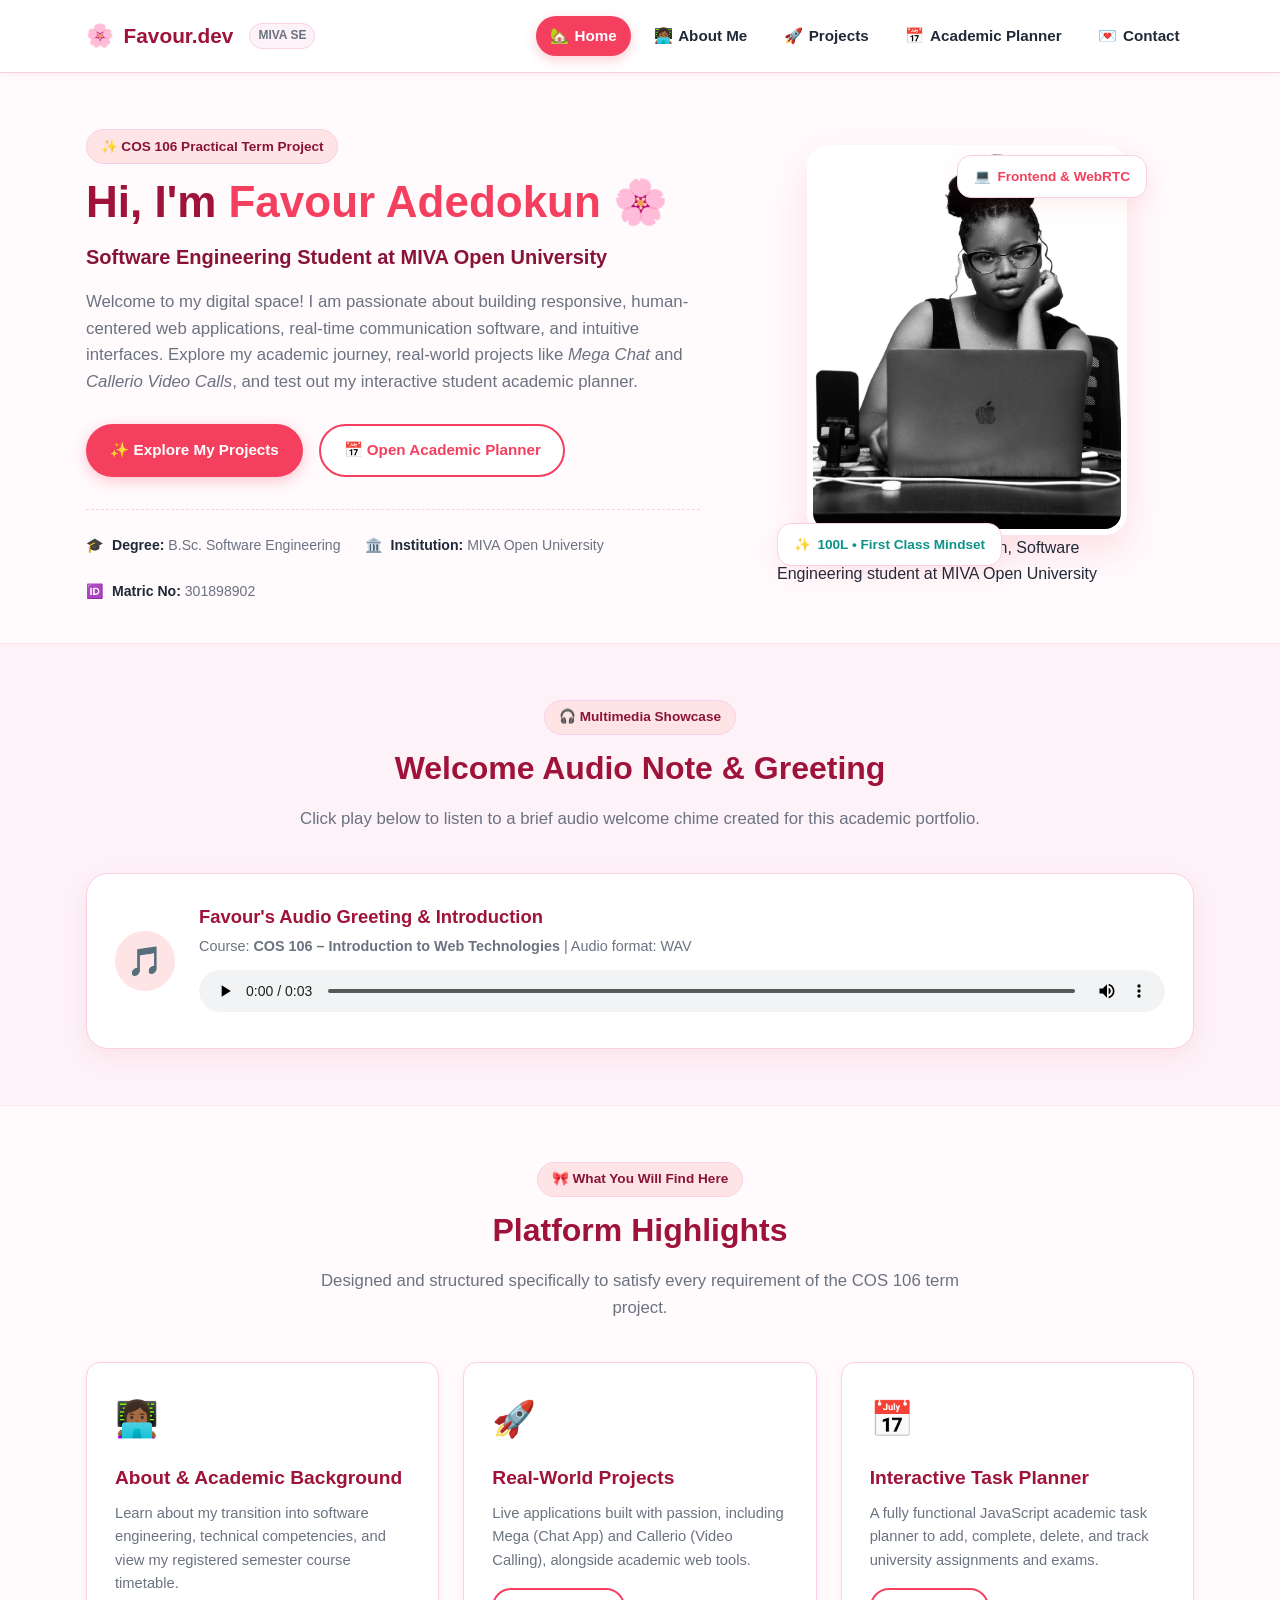
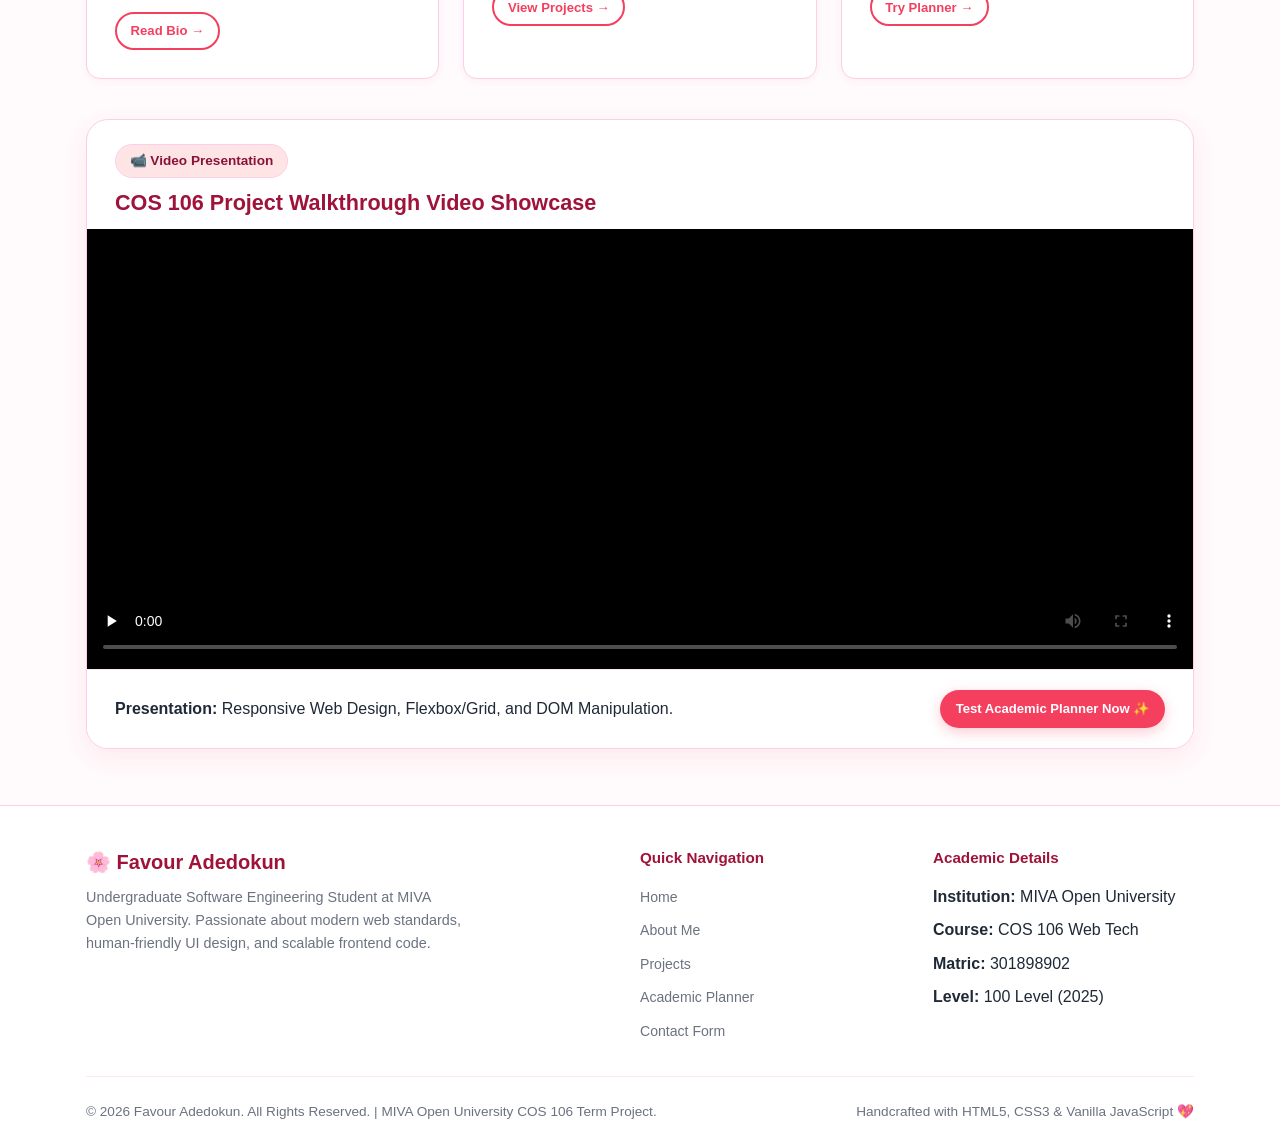
==== html/index.html @ 071c7e2f "Organize HTML pages into html folder and remove all comments across codebase" ====
<!DOCTYPE html>
<html lang="en">
<head>
  <meta charset="UTF-8" />
  <meta name="viewport" content="width=device-width, initial-scale=1.0" />
  <meta name="description" content="Academic Portfolio and Student Management Platform for Favour Adedokun - Software Engineering at MIVA Open University" />
  <title>Favour Adedokun | Software Engineering Portfolio &amp; Academic Planner</title>
  
  
  <link rel="icon" type="image/svg+xml" href="../assets/images/favicon.svg" />
  
  
  <link rel="stylesheet" href="../css/style.css" />
</head>
<body>

  
  <header class="site-header">
    <div class="container">
      <nav class="navbar" aria-label="Main Navigation">
        <a href="index.html" class="nav-brand">
          <span class="nav-brand-icon">🌸</span>
          <span>Favour.dev</span>
          <span class="nav-brand-sub">MIVA SE</span>
        </a>

        
        <button class="nav-toggle" id="navToggle" aria-label="Toggle navigation menu" aria-expanded="false">
          <span></span>
          <span></span>
          <span></span>
        </button>

        
        <ul class="nav-menu" id="navMenu">
          <li><a href="index.html" class="nav-link active"><span>🏡</span> Home</a></li>
          <li><a href="about.html" class="nav-link"><span>👩🏾‍💻</span> About Me</a></li>
          <li><a href="projects.html" class="nav-link"><span>🚀</span> Projects</a></li>
          <li><a href="planner.html" class="nav-link"><span>📅</span> Academic Planner</a></li>
          <li><a href="contact.html" class="nav-link"><span>💌</span> Contact</a></li>
        </ul>
      </nav>
    </div>
  </header>

  
  <main>
    
    <section class="hero-section">
      <div class="container">
        <div class="hero-grid">
          
          
          <article class="hero-intro">
            <span class="badge">✨ COS 106 Practical Term Project</span>
            <h1>
              Hi, I'm <span class="highlight">Favour Adedokun</span> 🌸
            </h1>
            <p class="hero-tagline">
              Software Engineering Student at MIVA Open University
            </p>
            <p class="hero-bio">
              Welcome to my digital space! I am passionate about building responsive, human-centered web applications, 
              real-time communication software, and intuitive interfaces. Explore my academic journey, real-world projects 
              like <em>Mega Chat</em> and <em>Callerio Video Calls</em>, and test out my interactive student academic planner.
            </p>

            
            <div class="hero-cta">
              <a href="projects.html" class="btn btn-primary">✨ Explore My Projects</a>
              <a href="planner.html" class="btn btn-outline">📅 Open Academic Planner</a>
            </div>

            
            <aside class="student-meta-strip">
              <div class="meta-pill">
                <span>🎓</span>
                <div>
                  <strong>Degree:</strong> B.Sc. Software Engineering
                </div>
              </div>
              <div class="meta-pill">
                <span>🏛️</span>
                <div>
                  <strong>Institution:</strong> MIVA Open University
                </div>
              </div>
              <div class="meta-pill">
                <span>🆔</span>
                <div>
                  <strong>Matric No:</strong> 301898902
                </div>
              </div>
            </aside>
          </article>

          
          <aside class="hero-visual">
            <div class="profile-card-wrapper">
              <figure>
                <img 
                  src="../assets/images/favour-adedokun.jpg" 
                  alt="Photograph of Favour Adedokun, Software Engineering student at MIVA Open University" 
                  class="profile-avatar-img"
                  width="320"
                  height="390"
                />
                <figcaption class="sr-only">Photograph of Favour Adedokun, Software Engineering student at MIVA Open University</figcaption>
              </figure>

              
              <div class="floating-badge badge-top">
                <span>💻</span> Frontend &amp; WebRTC
              </div>
              <div class="floating-badge badge-bottom">
                <span>✨</span> 100L • First Class Mindset
              </div>
            </div>
          </aside>

        </div>
      </div>
    </section>

    
    <section class="section-padding" style="background-color: var(--bg-alt); border-top: 1px solid var(--border-light); border-bottom: 1px solid var(--border-light);">
      <div class="container">
        <header class="section-header">
          <span class="badge">🎧 Multimedia Showcase</span>
          <h2>Welcome Audio Note &amp; Greeting</h2>
          <p>Click play below to listen to a brief audio welcome chime created for this academic portfolio.</p>
        </header>

        <div class="multimedia-card">
          <div class="audio-icon-box" aria-hidden="true">
            🎵
          </div>
          <div class="audio-content">
            <h3>Favour's Audio Greeting &amp; Introduction</h3>
            <p>Course: <strong>COS 106 – Introduction to Web Technologies</strong> | Audio format: WAV</p>
            
            <audio id="welcomeAudio" class="custom-audio-player" controls preload="metadata">
              <source src="../assets/media/welcome-audio.wav" type="audio/wav" />
              Your browser does not support the audio element.
            </audio>
          </div>
        </div>
      </div>
    </section>

    
    <section class="section-padding">
      <div class="container">
        <header class="section-header">
          <span class="badge">🎀 What You Will Find Here</span>
          <h2>Platform Highlights</h2>
          <p>Designed and structured specifically to satisfy every requirement of the COS 106 term project.</p>
        </header>

        <div class="features-grid">
          <article class="feature-box">
            <div class="feature-icon" aria-hidden="true">👩🏾‍💻</div>
            <h3>About &amp; Academic Background</h3>
            <p>Learn about my transition into software engineering, technical competencies, and view my registered semester course timetable.</p>
            <p style="margin-top: 1rem;"><a href="about.html" class="btn btn-outline btn-sm">Read Bio →</a></p>
          </article>

          <article class="feature-box">
            <div class="feature-icon" aria-hidden="true">🚀</div>
            <h3>Real-World Projects</h3>
            <p>Live applications built with passion, including Mega (Chat App) and Callerio (Video Calling), alongside academic web tools.</p>
            <p style="margin-top: 1rem;"><a href="projects.html" class="btn btn-outline btn-sm">View Projects →</a></p>
          </article>

          <article class="feature-box">
            <div class="feature-icon" aria-hidden="true">📅</div>
            <h3>Interactive Task Planner</h3>
            <p>A fully functional JavaScript academic task planner to add, complete, delete, and track university assignments and exams.</p>
            <p style="margin-top: 1rem;"><a href="planner.html" class="btn btn-outline btn-sm">Try Planner →</a></p>
          </article>
        </div>

        
        <article class="video-showcase-card">
          <header style="padding: 1.5rem 1.75rem 0.5rem;">
            <span class="badge">📹 Video Presentation</span>
            <h3 style="font-size: 1.35rem; color: var(--text-brand); margin-top: 0.5rem;">
              COS 106 Project Walkthrough Video Showcase
            </h3>
          </header>
          <div class="video-container">
            
            <video 
              class="portfolio-video" 
              controls 
              poster="assets/images/video-poster.svg"
              preload="none"
            >
              <source src="../assets/media/demo-video.mp4" type="video/mp4" />
              <p>Your browser does not support the video tag. Please view the project walkthrough directly.</p>
            </video>
          </div>
          <footer class="video-caption-box">
            <div>
              <strong>Presentation:</strong> Responsive Web Design, Flexbox/Grid, and DOM Manipulation.
            </div>
            <a href="planner.html" class="btn btn-primary btn-sm">Test Academic Planner Now ✨</a>
          </footer>
        </article>

      </div>
    </section>
  </main>

  
  <footer class="site-footer">
    <div class="container">
      <div class="footer-grid">
        
        <div class="footer-brand">
          <h4>🌸 Favour Adedokun</h4>
          <p>
            Undergraduate Software Engineering Student at MIVA Open University. 
            Passionate about modern web standards, human-friendly UI design, and scalable frontend code.
          </p>
        </div>

        <div class="footer-col">
          <h5>Quick Navigation</h5>
          <ul class="footer-links">
            <li><a href="index.html">Home</a></li>
            <li><a href="about.html">About Me</a></li>
            <li><a href="projects.html">Projects</a></li>
            <li><a href="planner.html">Academic Planner</a></li>
            <li><a href="contact.html">Contact Form</a></li>
          </ul>
        </div>

        <div class="footer-col">
          <h5>Academic Details</h5>
          <ul class="footer-links">
            <li><strong>Institution:</strong> MIVA Open University</li>
            <li><strong>Course:</strong> COS 106 Web Tech</li>
            <li><strong>Matric:</strong> 301898902</li>
            <li><strong>Level:</strong> 100 Level (2025)</li>
          </ul>
        </div>

      </div>

      <div class="footer-bottom">
        <p>
          &copy; <span id="currentYear">2025</span> Favour Adedokun. All Rights Reserved. | MIVA Open University COS 106 Term Project.
        </p>
        <p>
          Handcrafted with HTML5, CSS3 &amp; Vanilla JavaScript 💖
        </p>
      </div>
    </div>
  </footer>

  
  <script src="../js/main.js"></script>
</body>
</html>
---- css/style.css ----
:root {

  --primary: #f43f5e;            
  --primary-hover: #e11d48;      
  --primary-light: #ffe4e6;      
  --primary-subtle: #fff1f2;     

  --accent-purple: #c084fc;      
  --accent-plum: #881337;        
  --accent-gold: #f59e0b;        
  --accent-teal: #0d9488;        

  --bg-main: #fffafc;            
  --bg-surface: #ffffff;         
  --bg-alt: #fdf2f8;             
  --border-color: #fbcfe8;       
  --border-light: #fce7f3;       

  --text-main: #1f2937;          
  --text-muted: #6b7280;         
  --text-brand: #9f1239;         

  --success: #10b981;
  --success-bg: #ecfdf5;
  --danger: #ef4444;
  --danger-bg: #fef2f2;
  --warning: #f59e0b;
  --warning-bg: #fffbeb;

  --font-main: -apple-system, BlinkMacSystemFont, 'Segoe UI', Roboto, Helvetica, Arial, sans-serif;
  --font-mono: 'SFMono-Regular', Consolas, 'Liberation Mono', Menlo, monospace;

  --radius-sm: 8px;
  --radius-md: 14px;
  --radius-lg: 22px;
  --radius-full: 9999px;

  --shadow-sm: 0 2px 6px rgba(244, 63, 94, 0.06);
  --shadow-md: 0 8px 24px rgba(244, 63, 94, 0.09);
  --shadow-lg: 0 16px 36px rgba(244, 63, 94, 0.14);

  --transition: all 0.25s ease-in-out;
}

* {
  margin: 0;
  padding: 0;
  box-sizing: border-box;
}

html {
  scroll-behavior: smooth;
  font-size: 16px;
}

body {
  font-family: var(--font-main);
  background-color: var(--bg-main);
  color: var(--text-main);
  line-height: 1.6;
  min-height: 100vh;
  display: flex;
  flex-direction: column;
}

img, video {
  max-width: 100%;
  height: auto;
  display: block;
}

a {
  color: var(--primary);
  text-decoration: none;
  transition: var(--transition);
}

a:hover {
  color: var(--primary-hover);
}

.container {
  width: 90%;
  max-width: 1140px;
  margin: 0 auto;
  padding: 0 1rem;
}

.section-padding {
  padding: 3.5rem 0;
}

.text-center {
  text-align: center;
}

.badge {
  display: inline-flex;
  align-items: center;
  gap: 0.4rem;
  padding: 0.35rem 0.85rem;
  font-size: 0.85rem;
  font-weight: 600;
  border-radius: var(--radius-full);
  background: var(--primary-light);
  color: var(--accent-plum);
  border: 1px solid var(--border-color);
}

.section-header {
  text-align: center;
  max-width: 680px;
  margin: 0 auto 2.5rem;
}

.section-header h2 {
  font-size: 2rem;
  color: var(--text-brand);
  margin-top: 0.5rem;
  margin-bottom: 0.75rem;
  font-weight: 800;
}

.section-header p {
  color: var(--text-muted);
  font-size: 1.05rem;
}

.site-header {
  background-color: rgba(255, 255, 255, 0.92);
  backdrop-filter: blur(12px);
  -webkit-backdrop-filter: blur(12px);
  border-bottom: 1px solid var(--border-color);
  position: sticky;
  top: 0;
  z-index: 1000;
  box-shadow: var(--shadow-sm);
}

.navbar {
  display: flex;
  align-items: center;
  justify-content: space-between;
  height: 72px;
}

.nav-brand {
  display: flex;
  align-items: center;
  gap: 0.6rem;
  font-size: 1.3rem;
  font-weight: 800;
  color: var(--text-brand);
}

.nav-brand-icon {
  font-size: 1.4rem;
  animation: floatFlower 3s ease-in-out infinite;
}

.nav-brand-sub {
  font-size: 0.75rem;
  font-weight: 600;
  color: var(--text-muted);
  background: var(--bg-alt);
  padding: 0.15rem 0.5rem;
  border-radius: var(--radius-full);
  margin-left: 0.4rem;
  border: 1px solid var(--border-color);
}

.nav-menu {
  display: flex;
  align-items: center;
  list-style: none;
  gap: 0.5rem;
}

.nav-link {
  font-size: 0.95rem;
  font-weight: 600;
  color: var(--text-main);
  padding: 0.5rem 0.9rem;
  border-radius: var(--radius-full);
  transition: var(--transition);
  display: flex;
  align-items: center;
  gap: 0.35rem;
}

.nav-link:hover {
  color: var(--primary-hover);
  background-color: var(--primary-subtle);
}

.nav-link.active {
  color: #ffffff;
  background-color: var(--primary);
  box-shadow: 0 4px 12px rgba(244, 63, 94, 0.25);
}

.nav-toggle {
  display: none;
  background: transparent;
  border: none;
  cursor: pointer;
  padding: 0.5rem;
  flex-direction: column;
  gap: 5px;
}

.nav-toggle span {
  display: block;
  width: 24px;
  height: 2.5px;
  background-color: var(--text-brand);
  border-radius: 4px;
  transition: var(--transition);
}

.btn {
  display: inline-flex;
  align-items: center;
  justify-content: center;
  gap: 0.5rem;
  font-size: 0.95rem;
  font-weight: 700;
  padding: 0.75rem 1.4rem;
  border-radius: var(--radius-full);
  border: 2px solid transparent;
  cursor: pointer;
  transition: var(--transition);
  text-decoration: none;
}

.btn-primary {
  background-color: var(--primary);
  color: #ffffff;
  box-shadow: 0 4px 14px rgba(244, 63, 94, 0.28);
}

.btn-primary:hover {
  background-color: var(--primary-hover);
  color: #ffffff;
  transform: translateY(-2px);
  box-shadow: 0 6px 18px rgba(244, 63, 94, 0.35);
}

.btn-outline {
  background-color: #ffffff;
  color: var(--primary);
  border-color: var(--primary);
}

.btn-outline:hover {
  background-color: var(--primary-subtle);
  color: var(--primary-hover);
  transform: translateY(-2px);
}

.btn-sm {
  padding: 0.4rem 0.85rem;
  font-size: 0.82rem;
}

.btn-danger {
  background-color: var(--danger-bg);
  color: var(--danger);
  border-color: #fecaca;
}

.btn-danger:hover {
  background-color: var(--danger);
  color: #ffffff;
}

.hero-section {
  padding: 3.5rem 0 2.5rem;
  position: relative;
  overflow: hidden;
}

.hero-grid {
  display: grid;
  grid-template-columns: 1.15fr 0.85fr;
  align-items: center;
  gap: 2.5rem;
}

.hero-intro h1 {
  font-size: 2.75rem;
  font-weight: 800;
  color: var(--text-brand);
  line-height: 1.2;
  margin: 0.75rem 0;
}

.hero-intro h1 .highlight {
  color: var(--primary);
  position: relative;
  display: inline-block;
}

.hero-tagline {
  font-size: 1.25rem;
  color: var(--accent-plum);
  font-weight: 600;
  margin-bottom: 1rem;
}

.hero-bio {
  font-size: 1.05rem;
  color: var(--text-muted);
  margin-bottom: 1.75rem;
}

.hero-cta {
  display: flex;
  flex-wrap: wrap;
  gap: 1rem;
  margin-bottom: 2rem;
}

.student-meta-strip {
  display: flex;
  flex-wrap: wrap;
  gap: 1.5rem;
  padding-top: 1.5rem;
  border-top: 1px dashed var(--border-color);
}

.meta-pill {
  display: flex;
  align-items: center;
  gap: 0.5rem;
  font-size: 0.88rem;
  color: var(--text-muted);
}

.meta-pill strong {
  color: var(--text-main);
}

.hero-visual {
  display: flex;
  flex-direction: column;
  align-items: center;
  position: relative;
}

.profile-card-wrapper {
  position: relative;
  width: 100%;
  max-width: 380px;
}

.profile-avatar-img {
  width: 100%;
  max-width: 320px;
  height: 390px;
  object-fit: cover;
  object-position: top center;
  margin: 0 auto;
  border-radius: var(--radius-lg);
  box-shadow: var(--shadow-lg);
  border: 6px solid #ffffff;
  transition: var(--transition);
}

.profile-avatar-img:hover {
  transform: scale(1.02);
}

.floating-badge {
  position: absolute;
  background: #ffffff;
  padding: 0.6rem 1rem;
  border-radius: var(--radius-md);
  box-shadow: var(--shadow-md);
  border: 1px solid var(--border-color);
  font-size: 0.85rem;
  font-weight: 700;
  display: flex;
  align-items: center;
  gap: 0.4rem;
}

.badge-top {
  top: 10px;
  right: 10px;
  color: var(--primary);
}

.badge-bottom {
  bottom: 20px;
  left: 0;
  color: var(--accent-teal);
}

.multimedia-card {
  background: #ffffff;
  border: 1px solid var(--border-color);
  border-radius: var(--radius-lg);
  padding: 1.75rem;
  box-shadow: var(--shadow-md);
  margin-top: 2rem;
  display: flex;
  align-items: center;
  gap: 1.5rem;
}

.audio-icon-box {
  width: 60px;
  height: 60px;
  background: var(--primary-light);
  border-radius: 50%;
  display: flex;
  align-items: center;
  justify-content: center;
  font-size: 1.8rem;
  flex-shrink: 0;
}

.audio-content {
  flex: 1;
}

.audio-content h3 {
  font-size: 1.15rem;
  color: var(--text-brand);
  margin-bottom: 0.25rem;
}

.audio-content p {
  font-size: 0.9rem;
  color: var(--text-muted);
  margin-bottom: 0.75rem;
}

.custom-audio-player {
  width: 100%;
  height: 42px;
  outline: none;
  border-radius: var(--radius-full);
}

.video-showcase-card {
  background: #ffffff;
  border: 1px solid var(--border-color);
  border-radius: var(--radius-lg);
  overflow: hidden;
  box-shadow: var(--shadow-md);
  margin-top: 2.5rem;
}

.video-container {
  width: 100%;
  background: #000000;
  position: relative;
}

.portfolio-video {
  width: 100%;
  max-height: 440px;
  display: block;
}

.video-caption-box {
  padding: 1.25rem 1.75rem;
  background: #ffffff;
  display: flex;
  justify-content: space-between;
  align-items: center;
  border-top: 1px solid var(--border-light);
  flex-wrap: wrap;
  gap: 1rem;
}

.features-grid {
  display: grid;
  grid-template-columns: repeat(auto-fit, minmax(260px, 1fr));
  gap: 1.5rem;
  margin-top: 2rem;
}

.feature-box {
  background: #ffffff;
  border: 1px solid var(--border-color);
  border-radius: var(--radius-md);
  padding: 1.75rem;
  box-shadow: var(--shadow-sm);
  transition: var(--transition);
}

.feature-box:hover {
  transform: translateY(-4px);
  box-shadow: var(--shadow-md);
  border-color: var(--primary);
}

.feature-icon {
  font-size: 2.2rem;
  margin-bottom: 1rem;
}

.feature-box h3 {
  font-size: 1.2rem;
  color: var(--text-brand);
  margin-bottom: 0.5rem;
}

.feature-box p {
  font-size: 0.92rem;
  color: var(--text-muted);
}

.about-grid {
  display: grid;
  grid-template-columns: 2fr 1fr;
  gap: 2rem;
  margin-bottom: 2.5rem;
}

.about-card {
  background: #ffffff;
  border: 1px solid var(--border-color);
  border-radius: var(--radius-lg);
  padding: 2rem;
  box-shadow: var(--shadow-sm);
  margin-bottom: 1.5rem;
}

.about-card h3 {
  font-size: 1.35rem;
  color: var(--text-brand);
  margin-bottom: 1rem;
  display: flex;
  align-items: center;
  gap: 0.5rem;
}

.about-card p {
  color: var(--text-main);
  margin-bottom: 1rem;
}

.timeline {
  list-style: none;
  position: relative;
  padding-left: 1.5rem;
}

.timeline::before {
  content: '';
  position: absolute;
  top: 5px;
  bottom: 5px;
  left: 5px;
  width: 2px;
  background-color: var(--border-color);
}

.timeline-item {
  position: relative;
  margin-bottom: 1.5rem;
}

.timeline-item:last-child {
  margin-bottom: 0;
}

.timeline-item::before {
  content: '';
  position: absolute;
  left: -1.5rem;
  top: 6px;
  width: 12px;
  height: 12px;
  border-radius: 50%;
  background-color: var(--primary);
  border: 2px solid #ffffff;
  box-shadow: 0 0 0 2px var(--border-color);
}

.timeline-year {
  font-size: 0.82rem;
  font-weight: 700;
  color: var(--primary);
  margin-bottom: 0.2rem;
}

.timeline-title {
  font-size: 1.05rem;
  font-weight: 700;
  color: var(--text-brand);
}

.timeline-desc {
  font-size: 0.9rem;
  color: var(--text-muted);
}

.skills-container {
  display: flex;
  flex-wrap: wrap;
  gap: 0.6rem;
  margin-top: 1rem;
}

.skill-tag {
  background: var(--bg-alt);
  color: var(--accent-plum);
  border: 1px solid var(--border-color);
  padding: 0.4rem 0.85rem;
  border-radius: var(--radius-full);
  font-size: 0.85rem;
  font-weight: 600;
  display: inline-flex;
  align-items: center;
  gap: 0.35rem;
  transition: var(--transition);
}

.skill-tag:hover {
  background: var(--primary);
  color: #ffffff;
  transform: translateY(-2px);
}

.custom-list {
  padding-left: 1.25rem;
  margin: 0.75rem 0;
}

.custom-list li {
  margin-bottom: 0.5rem;
  color: var(--text-main);
}

.table-responsive {
  width: 100%;
  overflow-x: auto;
  border-radius: var(--radius-md);
  border: 1px solid var(--border-color);
  box-shadow: var(--shadow-sm);
  background: #ffffff;
  margin-top: 1rem;
}

.academic-table {
  width: 100%;
  border-collapse: collapse;
  text-align: left;
  font-size: 0.92rem;
}

.academic-table thead {
  background: var(--primary-light);
  color: var(--text-brand);
}

.academic-table th {
  padding: 0.9rem 1rem;
  font-weight: 700;
  border-bottom: 2px solid var(--border-color);
}

.academic-table td {
  padding: 0.85rem 1rem;
  border-bottom: 1px solid var(--border-light);
  color: var(--text-main);
}

.academic-table tbody tr:nth-child(even) {
  background-color: var(--bg-surface);
}

.academic-table tbody tr:nth-child(odd) {
  background-color: var(--bg-alt);
}

.academic-table tbody tr:hover {
  background-color: var(--primary-subtle);
}

.status-badge {
  padding: 0.2rem 0.6rem;
  border-radius: var(--radius-full);
  font-size: 0.78rem;
  font-weight: 700;
}

.status-badge.registered {
  background: var(--success-bg);
  color: var(--success);
}

.projects-grid {
  display: grid;
  grid-template-columns: repeat(auto-fit, minmax(320px, 1fr));
  gap: 2rem;
}

.project-card {
  background: #ffffff;
  border: 1px solid var(--border-color);
  border-radius: var(--radius-lg);
  overflow: hidden;
  box-shadow: var(--shadow-sm);
  display: flex;
  flex-direction: column;
  transition: var(--transition);
}

.project-card:hover {
  transform: translateY(-6px);
  box-shadow: var(--shadow-lg);
  border-color: var(--primary);
}

.project-img-wrapper {
  position: relative;
  overflow: hidden;
  background: #0f172a;
  aspect-ratio: 16 / 10;
}

.project-img-wrapper img {
  width: 100%;
  height: 100%;
  object-fit: cover;
  transition: transform 0.4s ease;
}

.project-card:hover .project-img-wrapper img {
  transform: scale(1.05);
}

.project-badge-pill {
  position: absolute;
  top: 12px;
  right: 12px;
  background: rgba(255, 255, 255, 0.94);
  color: var(--text-brand);
  font-weight: 700;
  font-size: 0.75rem;
  padding: 0.25rem 0.65rem;
  border-radius: var(--radius-full);
  box-shadow: var(--shadow-sm);
}

.project-body {
  padding: 1.75rem;
  display: flex;
  flex-direction: column;
  flex: 1;
}

.project-title {
  font-size: 1.35rem;
  color: var(--text-brand);
  margin-bottom: 0.5rem;
}

.project-desc {
  font-size: 0.92rem;
  color: var(--text-muted);
  margin-bottom: 1.25rem;
  flex: 1;
}

.project-tags {
  display: flex;
  flex-wrap: wrap;
  gap: 0.4rem;
  margin-bottom: 1.5rem;
}

.project-tag {
  background: var(--bg-alt);
  color: var(--accent-plum);
  font-size: 0.78rem;
  font-weight: 600;
  padding: 0.2rem 0.6rem;
  border-radius: var(--radius-full);
  border: 1px solid var(--border-color);
}

.project-links {
  display: flex;
  gap: 0.75rem;
  margin-top: auto;
}

.planner-layout {
  display: grid;
  grid-template-columns: 1fr 1.6fr;
  gap: 2rem;
  align-items: start;
}

.planner-form-card, .planner-list-card {
  background: #ffffff;
  border: 1px solid var(--border-color);
  border-radius: var(--radius-lg);
  padding: 2rem;
  box-shadow: var(--shadow-sm);
}

.planner-stats-strip {
  display: grid;
  grid-template-columns: repeat(3, 1fr);
  gap: 1rem;
  margin-bottom: 1.5rem;
}

.stat-box {
  background: var(--bg-alt);
  border: 1px solid var(--border-color);
  border-radius: var(--radius-md);
  padding: 1rem;
  text-align: center;
}

.stat-box .stat-num {
  font-size: 1.8rem;
  font-weight: 800;
  color: var(--primary);
  display: block;
  line-height: 1;
  margin-bottom: 0.25rem;
}

.stat-box .stat-label {
  font-size: 0.78rem;
  font-weight: 700;
  color: var(--text-muted);
  text-transform: uppercase;
  letter-spacing: 0.5px;
}

.form-group {
  margin-bottom: 1.25rem;
}

.form-label {
  display: block;
  font-size: 0.88rem;
  font-weight: 700;
  color: var(--text-main);
  margin-bottom: 0.4rem;
}

.form-control {
  width: 100%;
  padding: 0.75rem 1rem;
  border: 1.5px solid var(--border-color);
  border-radius: var(--radius-md);
  font-family: inherit;
  font-size: 0.95rem;
  background-color: var(--bg-main);
  color: var(--text-main);
  transition: var(--transition);
}

.form-control:focus {
  outline: none;
  border-color: var(--primary);
  background-color: #ffffff;
  box-shadow: 0 0 0 4px rgba(244, 63, 94, 0.12);
}

.form-row {
  display: grid;
  grid-template-columns: 1fr 1fr;
  gap: 1rem;
}

.filter-bar {
  display: flex;
  gap: 0.5rem;
  margin-bottom: 1.25rem;
  flex-wrap: wrap;
}

.filter-btn {
  background: var(--bg-alt);
  border: 1px solid var(--border-color);
  padding: 0.35rem 0.85rem;
  border-radius: var(--radius-full);
  font-size: 0.82rem;
  font-weight: 600;
  color: var(--text-main);
  cursor: pointer;
  transition: var(--transition);
}

.filter-btn.active, .filter-btn:hover {
  background: var(--primary);
  color: #ffffff;
  border-color: var(--primary);
}

.task-list {
  display: flex;
  flex-direction: column;
  gap: 0.75rem;
}

.task-item {
  background: #ffffff;
  border: 1px solid var(--border-color);
  border-radius: var(--radius-md);
  padding: 1rem 1.25rem;
  display: flex;
  align-items: center;
  justify-content: space-between;
  gap: 1rem;
  transition: var(--transition);
}

.task-item:hover {
  border-color: var(--primary);
  box-shadow: var(--shadow-sm);
}

.task-item.completed {
  background-color: #fafafa;
  opacity: 0.7;
  border-color: #e5e7eb;
}

.task-item.completed .task-text {
  text-decoration: line-through;
  color: var(--text-muted);
}

.task-left {
  display: flex;
  align-items: center;
  gap: 0.85rem;
  flex: 1;
}

.task-checkbox {
  width: 20px;
  height: 20px;
  accent-color: var(--primary);
  cursor: pointer;
}

.task-info {
  display: flex;
  flex-direction: column;
}

.task-text {
  font-weight: 600;
  font-size: 0.98rem;
  color: var(--text-main);
}

.task-meta {
  display: flex;
  align-items: center;
  gap: 0.6rem;
  font-size: 0.8rem;
  color: var(--text-muted);
  margin-top: 0.2rem;
}

.priority-pill {
  font-size: 0.72rem;
  font-weight: 700;
  padding: 0.15rem 0.5rem;
  border-radius: var(--radius-full);
  text-transform: uppercase;
}

.priority-high {
  background: #fee2e2;
  color: #dc2626;
}

.priority-medium {
  background: #fef3c7;
  color: #b45309;
}

.priority-low {
  background: #dbeafe;
  color: #1d4ed8;
}

.empty-state {
  text-align: center;
  padding: 2.5rem 1rem;
  color: var(--text-muted);
}

.empty-state-icon {
  font-size: 2.5rem;
  margin-bottom: 0.5rem;
}

.contact-layout {
  display: grid;
  grid-template-columns: 1fr 1.5fr;
  gap: 2.5rem;
  align-items: start;
}

.contact-info-card {
  background: #ffffff;
  border: 1px solid var(--border-color);
  border-radius: var(--radius-lg);
  padding: 2rem;
  box-shadow: var(--shadow-sm);
}

.contact-info-card h3 {
  font-size: 1.35rem;
  color: var(--text-brand);
  margin-bottom: 0.75rem;
}

.contact-methods {
  list-style: none;
  margin: 1.5rem 0;
  display: flex;
  flex-direction: column;
  gap: 1.25rem;
}

.contact-item {
  display: flex;
  align-items: flex-start;
  gap: 1rem;
}

.contact-icon {
  width: 44px;
  height: 44px;
  background: var(--primary-light);
  color: var(--primary);
  border-radius: 50%;
  display: flex;
  align-items: center;
  justify-content: center;
  font-size: 1.2rem;
  flex-shrink: 0;
}

.contact-text h4 {
  font-size: 0.95rem;
  color: var(--text-brand);
  margin-bottom: 0.2rem;
}

.contact-text p, .contact-text a {
  font-size: 0.88rem;
  color: var(--text-muted);
}

.contact-form-card {
  background: #ffffff;
  border: 1px solid var(--border-color);
  border-radius: var(--radius-lg);
  padding: 2.25rem;
  box-shadow: var(--shadow-sm);
}

.error-msg {
  display: block;
  font-size: 0.8rem;
  color: var(--danger);
  font-weight: 600;
  margin-top: 0.35rem;
  min-height: 18px;
}

.form-control.is-invalid {
  border-color: var(--danger);
  background-color: var(--danger-bg);
}

.form-control.is-valid {
  border-color: var(--success);
  background-color: var(--success-bg);
}

.alert-box {
  padding: 1rem 1.25rem;
  border-radius: var(--radius-md);
  margin-bottom: 1.5rem;
  display: none;
  font-size: 0.92rem;
  font-weight: 600;
}

.alert-success {
  background: var(--success-bg);
  color: #065f46;
  border: 1.5px solid #a7f3d0;
}

.alert-danger {
  background: var(--danger-bg);
  color: #991b1b;
  border: 1.5px solid #fecaca;
}

.site-footer {
  margin-top: auto;
  background: #ffffff;
  border-top: 1px solid var(--border-color);
  padding: 2.5rem 0 1.5rem;
}

.footer-grid {
  display: grid;
  grid-template-columns: 2fr 1fr 1fr;
  gap: 2rem;
  margin-bottom: 2rem;
}

.footer-brand h4 {
  font-size: 1.25rem;
  color: var(--text-brand);
  margin-bottom: 0.5rem;
  font-weight: 800;
}

.footer-brand p {
  font-size: 0.9rem;
  color: var(--text-muted);
  max-width: 380px;
}

.footer-col h5 {
  font-size: 0.95rem;
  color: var(--text-brand);
  margin-bottom: 0.85rem;
  font-weight: 700;
}

.footer-links {
  list-style: none;
  display: flex;
  flex-direction: column;
  gap: 0.5rem;
}

.footer-links a {
  font-size: 0.88rem;
  color: var(--text-muted);
}

.footer-links a:hover {
  color: var(--primary);
  padding-left: 4px;
}

.footer-bottom {
  border-top: 1px solid var(--border-light);
  padding-top: 1.5rem;
  display: flex;
  justify-content: space-between;
  align-items: center;
  font-size: 0.85rem;
  color: var(--text-muted);
  flex-wrap: wrap;
  gap: 0.75rem;
}

@keyframes floatFlower {
  0%, 100% {
    transform: translateY(0) rotate(0deg);
  }
  50% {
    transform: translateY(-4px) rotate(6deg);
  }
}

@keyframes pulseGlow {
  0%, 100% {
    box-shadow: 0 0 0 0 rgba(244, 63, 94, 0.4);
  }
  70% {
    box-shadow: 0 0 0 10px rgba(244, 63, 94, 0);
  }
}

@media (max-width: 900px) {
  .hero-grid {
    grid-template-columns: 1fr;
    text-align: center;
    gap: 2rem;
  }

  .hero-cta {
    justify-content: center;
  }

  .student-meta-strip {
    justify-content: center;
  }

  .about-grid, .planner-layout, .contact-layout {
    grid-template-columns: 1fr;
  }

  .footer-grid {
    grid-template-columns: 1fr;
    gap: 1.5rem;
  }
}

@media (max-width: 768px) {
  .nav-toggle {
    display: flex;
  }

  .nav-menu {
    position: absolute;
    top: 72px;
    left: 0;
    right: 0;
    background-color: #ffffff;
    border-bottom: 1px solid var(--border-color);
    box-shadow: var(--shadow-md);
    flex-direction: column;
    padding: 1.25rem 1rem;
    gap: 0.6rem;
    display: none;
  }

  .nav-menu.open {
    display: flex;
  }

  .nav-link {
    width: 100%;
    justify-content: center;
    padding: 0.75rem 1rem;
  }

  .hero-intro h1 {
    font-size: 2.15rem;
  }

  .multimedia-card {
    flex-direction: column;
    text-align: center;
  }

  .form-row {
    grid-template-columns: 1fr;
  }

  .planner-stats-strip {
    grid-template-columns: 1fr;
  }

  .footer-bottom {
    flex-direction: column;
    text-align: center;
  }
}
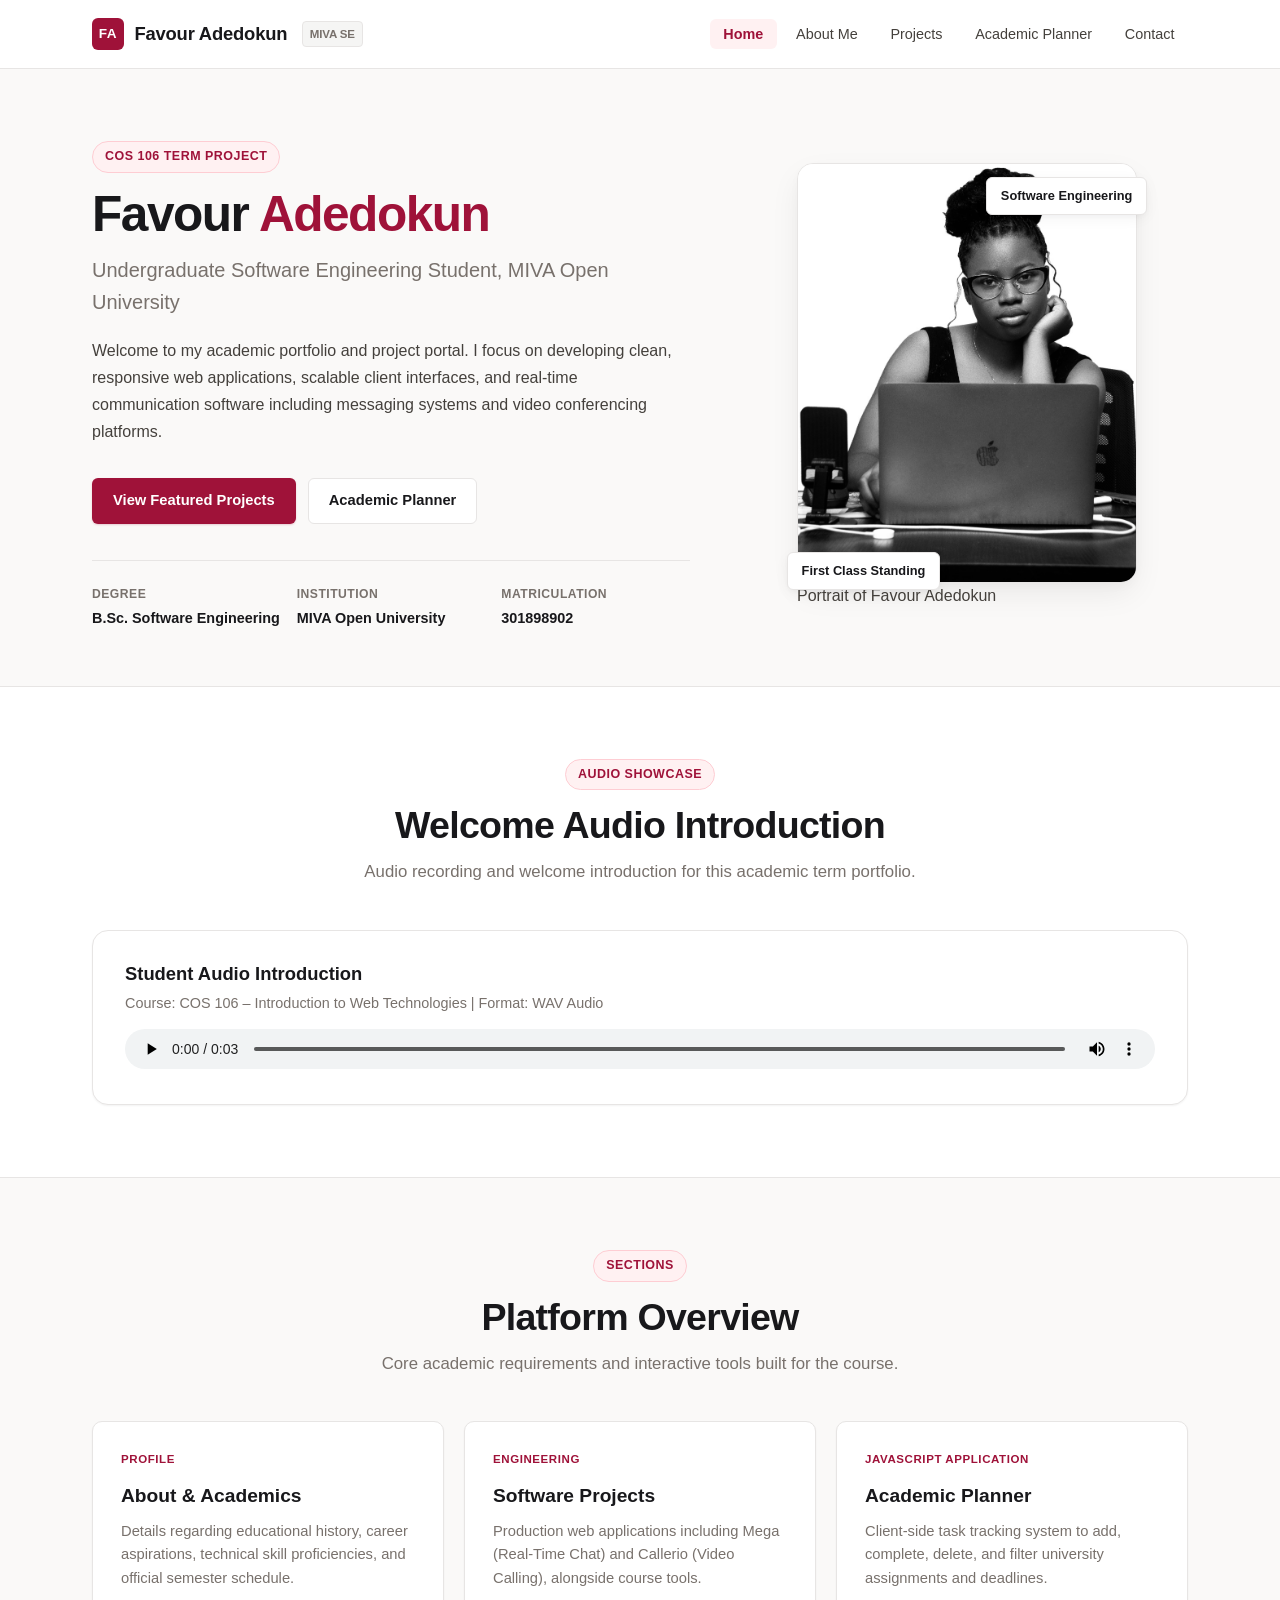
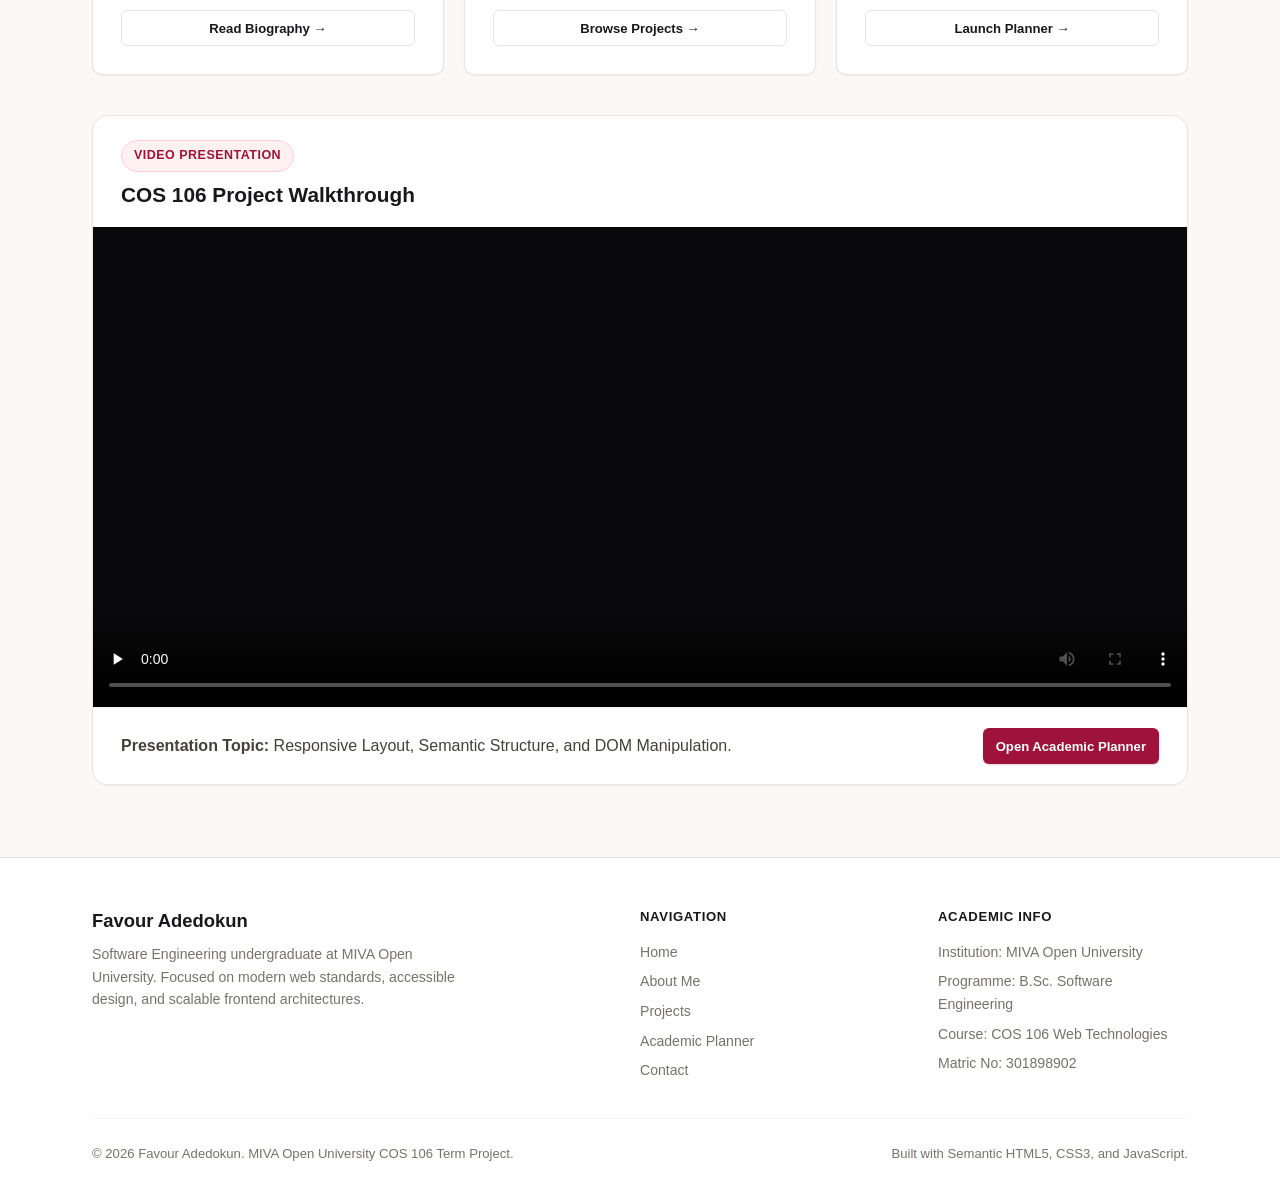
==== commit 3c24526c: "Refactor UI to mature executive design: remove emojis, enhance responsiveness across all viewports" ====
--- a/html/index.html
+++ b/html/index.html
@@ -4,97 +4,77 @@
   <meta charset="UTF-8" />
   <meta name="viewport" content="width=device-width, initial-scale=1.0" />
   <meta name="description" content="Academic Portfolio and Student Management Platform for Favour Adedokun - Software Engineering at MIVA Open University" />
-  <title>Favour Adedokun | Software Engineering Portfolio &amp; Academic Planner</title>
-  
-  
+  <title>Favour Adedokun | Software Engineering Portfolio</title>
   <link rel="icon" type="image/svg+xml" href="../assets/images/favicon.svg" />
-  
-  
   <link rel="stylesheet" href="../css/style.css" />
 </head>
 <body>
 
-  
   <header class="site-header">
     <div class="container">
       <nav class="navbar" aria-label="Main Navigation">
         <a href="index.html" class="nav-brand">
-          <span class="nav-brand-icon">🌸</span>
-          <span>Favour.dev</span>
-          <span class="nav-brand-sub">MIVA SE</span>
+          <span class="brand-monogram">FA</span>
+          <span>Favour Adedokun</span>
+          <span class="brand-tag">MIVA SE</span>
         </a>
 
-        
         <button class="nav-toggle" id="navToggle" aria-label="Toggle navigation menu" aria-expanded="false">
           <span></span>
           <span></span>
           <span></span>
         </button>
 
-        
         <ul class="nav-menu" id="navMenu">
-          <li><a href="index.html" class="nav-link active"><span>🏡</span> Home</a></li>
-          <li><a href="about.html" class="nav-link"><span>👩🏾‍💻</span> About Me</a></li>
-          <li><a href="projects.html" class="nav-link"><span>🚀</span> Projects</a></li>
-          <li><a href="planner.html" class="nav-link"><span>📅</span> Academic Planner</a></li>
-          <li><a href="contact.html" class="nav-link"><span>💌</span> Contact</a></li>
+          <li><a href="index.html" class="nav-link active">Home</a></li>
+          <li><a href="about.html" class="nav-link">About Me</a></li>
+          <li><a href="projects.html" class="nav-link">Projects</a></li>
+          <li><a href="planner.html" class="nav-link">Academic Planner</a></li>
+          <li><a href="contact.html" class="nav-link">Contact</a></li>
         </ul>
       </nav>
     </div>
   </header>
 
-  
   <main>
-    
     <section class="hero-section">
       <div class="container">
         <div class="hero-grid">
           
-          
           <article class="hero-intro">
-            <span class="badge">✨ COS 106 Practical Term Project</span>
+            <span class="badge">COS 106 Term Project</span>
             <h1>
-              Hi, I'm <span class="highlight">Favour Adedokun</span> 🌸
+              Favour <span class="highlight">Adedokun</span>
             </h1>
             <p class="hero-tagline">
-              Software Engineering Student at MIVA Open University
+              Undergraduate Software Engineering Student, MIVA Open University
             </p>
             <p class="hero-bio">
-              Welcome to my digital space! I am passionate about building responsive, human-centered web applications, 
-              real-time communication software, and intuitive interfaces. Explore my academic journey, real-world projects 
-              like <em>Mega Chat</em> and <em>Callerio Video Calls</em>, and test out my interactive student academic planner.
+              Welcome to my academic portfolio and project portal. I focus on developing clean, responsive web applications, 
+              scalable client interfaces, and real-time communication software including messaging systems and video conferencing platforms.
             </p>
 
-            
             <div class="hero-cta">
-              <a href="projects.html" class="btn btn-primary">✨ Explore My Projects</a>
-              <a href="planner.html" class="btn btn-outline">📅 Open Academic Planner</a>
+              <a href="projects.html" class="btn btn-primary">View Featured Projects</a>
+              <a href="planner.html" class="btn btn-outline">Academic Planner</a>
             </div>
 
-            
             <aside class="student-meta-strip">
               <div class="meta-pill">
-                <span>🎓</span>
-                <div>
-                  <strong>Degree:</strong> B.Sc. Software Engineering
-                </div>
+                <strong>Degree</strong>
+                <span>B.Sc. Software Engineering</span>
               </div>
               <div class="meta-pill">
-                <span>🏛️</span>
-                <div>
-                  <strong>Institution:</strong> MIVA Open University
-                </div>
+                <strong>Institution</strong>
+                <span>MIVA Open University</span>
               </div>
               <div class="meta-pill">
-                <span>🆔</span>
-                <div>
-                  <strong>Matric No:</strong> 301898902
-                </div>
+                <strong>Matriculation</strong>
+                <span>301898902</span>
               </div>
             </aside>
           </article>
 
-          
           <aside class="hero-visual">
             <div class="profile-card-wrapper">
               <figure>
@@ -102,18 +82,17 @@
                   src="../assets/images/favour-adedokun.jpg" 
                   alt="Photograph of Favour Adedokun, Software Engineering student at MIVA Open University" 
                   class="profile-avatar-img"
-                  width="320"
-                  height="390"
+                  width="340"
+                  height="420"
                 />
-                <figcaption class="sr-only">Photograph of Favour Adedokun, Software Engineering student at MIVA Open University</figcaption>
+                <figcaption class="sr-only">Portrait of Favour Adedokun</figcaption>
               </figure>
 
-              
               <div class="floating-badge badge-top">
-                <span>💻</span> Frontend &amp; WebRTC
+                Software Engineering
               </div>
               <div class="floating-badge badge-bottom">
-                <span>✨</span> 100L • First Class Mindset
+                First Class Standing
               </div>
             </div>
           </aside>
@@ -122,23 +101,18 @@
       </div>
     </section>
 
-    
-    <section class="section-padding" style="background-color: var(--bg-alt); border-top: 1px solid var(--border-light); border-bottom: 1px solid var(--border-light);">
+    <section class="section-padding" style="background-color: var(--bg-surface); border-top: 1px solid var(--border-main); border-bottom: 1px solid var(--border-main);">
       <div class="container">
         <header class="section-header">
-          <span class="badge">🎧 Multimedia Showcase</span>
-          <h2>Welcome Audio Note &amp; Greeting</h2>
-          <p>Click play below to listen to a brief audio welcome chime created for this academic portfolio.</p>
+          <span class="badge">Audio Showcase</span>
+          <h2>Welcome Audio Introduction</h2>
+          <p>Audio recording and welcome introduction for this academic term portfolio.</p>
         </header>
 
         <div class="multimedia-card">
-          <div class="audio-icon-box" aria-hidden="true">
-            🎵
-          </div>
           <div class="audio-content">
-            <h3>Favour's Audio Greeting &amp; Introduction</h3>
-            <p>Course: <strong>COS 106 – Introduction to Web Technologies</strong> | Audio format: WAV</p>
-            
+            <h3>Student Audio Introduction</h3>
+            <p>Course: COS 106 – Introduction to Web Technologies | Format: WAV Audio</p>
             <audio id="welcomeAudio" class="custom-audio-player" controls preload="metadata">
               <source src="../assets/media/welcome-audio.wav" type="audio/wav" />
               Your browser does not support the audio element.
@@ -148,63 +122,58 @@
       </div>
     </section>
 
-    
     <section class="section-padding">
       <div class="container">
         <header class="section-header">
-          <span class="badge">🎀 What You Will Find Here</span>
-          <h2>Platform Highlights</h2>
-          <p>Designed and structured specifically to satisfy every requirement of the COS 106 term project.</p>
+          <span class="badge">Sections</span>
+          <h2>Platform Overview</h2>
+          <p>Core academic requirements and interactive tools built for the course.</p>
         </header>
 
         <div class="features-grid">
           <article class="feature-box">
-            <div class="feature-icon" aria-hidden="true">👩🏾‍💻</div>
-            <h3>About &amp; Academic Background</h3>
-            <p>Learn about my transition into software engineering, technical competencies, and view my registered semester course timetable.</p>
-            <p style="margin-top: 1rem;"><a href="about.html" class="btn btn-outline btn-sm">Read Bio →</a></p>
+            <span class="feature-tag">Profile</span>
+            <h3>About &amp; Academics</h3>
+            <p>Details regarding educational history, career aspirations, technical skill proficiencies, and official semester schedule.</p>
+            <a href="about.html" class="btn btn-outline btn-sm">Read Biography &rarr;</a>
           </article>
 
           <article class="feature-box">
-            <div class="feature-icon" aria-hidden="true">🚀</div>
-            <h3>Real-World Projects</h3>
-            <p>Live applications built with passion, including Mega (Chat App) and Callerio (Video Calling), alongside academic web tools.</p>
-            <p style="margin-top: 1rem;"><a href="projects.html" class="btn btn-outline btn-sm">View Projects →</a></p>
+            <span class="feature-tag">Engineering</span>
+            <h3>Software Projects</h3>
+            <p>Production web applications including Mega (Real-Time Chat) and Callerio (Video Calling), alongside course tools.</p>
+            <a href="projects.html" class="btn btn-outline btn-sm">Browse Projects &rarr;</a>
           </article>
 
           <article class="feature-box">
-            <div class="feature-icon" aria-hidden="true">📅</div>
-            <h3>Interactive Task Planner</h3>
-            <p>A fully functional JavaScript academic task planner to add, complete, delete, and track university assignments and exams.</p>
-            <p style="margin-top: 1rem;"><a href="planner.html" class="btn btn-outline btn-sm">Try Planner →</a></p>
-          </article>
-        </div>
-
-        
+            <span class="feature-tag">JavaScript Application</span>
+            <h3>Academic Planner</h3>
+            <p>Client-side task tracking system to add, complete, delete, and filter university assignments and deadlines.</p>
+            <a href="planner.html" class="btn btn-outline btn-sm">Launch Planner &rarr;</a>
+          </article>
+        </div>
+
         <article class="video-showcase-card">
-          <header style="padding: 1.5rem 1.75rem 0.5rem;">
-            <span class="badge">📹 Video Presentation</span>
-            <h3 style="font-size: 1.35rem; color: var(--text-brand); margin-top: 0.5rem;">
-              COS 106 Project Walkthrough Video Showcase
-            </h3>
+          <header class="video-header">
+            <span class="badge">Video Presentation</span>
+            <h3>COS 106 Project Walkthrough</h3>
           </header>
           <div class="video-container">
-            
             <video 
               class="portfolio-video" 
               controls 
-              poster="assets/images/video-poster.svg"
+              poster="../assets/images/video-poster.svg"
               preload="none"
             >
               <source src="../assets/media/demo-video.mp4" type="video/mp4" />
-              <p>Your browser does not support the video tag. Please view the project walkthrough directly.</p>
+              <p>Your browser does not support the video tag.</p>
             </video>
           </div>
           <footer class="video-caption-box">
             <div>
-              <strong>Presentation:</strong> Responsive Web Design, Flexbox/Grid, and DOM Manipulation.
+              <strong>Presentation Topic:</strong> Responsive Layout, Semantic Structure, and DOM Manipulation.
             </div>
-            <a href="planner.html" class="btn btn-primary btn-sm">Test Academic Planner Now ✨</a>
+            <a href="planner.html" class="btn btn-primary btn-sm">Open Academic Planner</a>
           </footer>
         </article>
 
@@ -212,54 +181,46 @@
     </section>
   </main>
 
-  
   <footer class="site-footer">
     <div class="container">
       <div class="footer-grid">
-        
         <div class="footer-brand">
-          <h4>🌸 Favour Adedokun</h4>
+          <h4>Favour Adedokun</h4>
           <p>
-            Undergraduate Software Engineering Student at MIVA Open University. 
-            Passionate about modern web standards, human-friendly UI design, and scalable frontend code.
+            Software Engineering undergraduate at MIVA Open University. Focused on modern web standards, 
+            accessible design, and scalable frontend architectures.
           </p>
         </div>
 
         <div class="footer-col">
-          <h5>Quick Navigation</h5>
+          <h5>Navigation</h5>
           <ul class="footer-links">
             <li><a href="index.html">Home</a></li>
             <li><a href="about.html">About Me</a></li>
             <li><a href="projects.html">Projects</a></li>
             <li><a href="planner.html">Academic Planner</a></li>
-            <li><a href="contact.html">Contact Form</a></li>
+            <li><a href="contact.html">Contact</a></li>
           </ul>
         </div>
 
         <div class="footer-col">
-          <h5>Academic Details</h5>
+          <h5>Academic Info</h5>
           <ul class="footer-links">
-            <li><strong>Institution:</strong> MIVA Open University</li>
-            <li><strong>Course:</strong> COS 106 Web Tech</li>
-            <li><strong>Matric:</strong> 301898902</li>
-            <li><strong>Level:</strong> 100 Level (2025)</li>
+            <li>Institution: MIVA Open University</li>
+            <li>Programme: B.Sc. Software Engineering</li>
+            <li>Course: COS 106 Web Technologies</li>
+            <li>Matric No: 301898902</li>
           </ul>
         </div>
-
       </div>
 
       <div class="footer-bottom">
-        <p>
-          &copy; <span id="currentYear">2025</span> Favour Adedokun. All Rights Reserved. | MIVA Open University COS 106 Term Project.
-        </p>
-        <p>
-          Handcrafted with HTML5, CSS3 &amp; Vanilla JavaScript 💖
-        </p>
+        <p>&copy; <span id="currentYear">2025</span> Favour Adedokun. MIVA Open University COS 106 Term Project.</p>
+        <p>Built with Semantic HTML5, CSS3, and JavaScript.</p>
       </div>
     </div>
   </footer>
 
-  
   <script src="../js/main.js"></script>
 </body>
 </html>
--- a/css/style.css
+++ b/css/style.css
@@ -1,66 +1,73 @@
 :root {
-
-  --primary: #f43f5e;            
-  --primary-hover: #e11d48;      
-  --primary-light: #ffe4e6;      
-  --primary-subtle: #fff1f2;     
-
-  --accent-purple: #c084fc;      
-  --accent-plum: #881337;        
-  --accent-gold: #f59e0b;        
-  --accent-teal: #0d9488;        
-
-  --bg-main: #fffafc;            
-  --bg-surface: #ffffff;         
-  --bg-alt: #fdf2f8;             
-  --border-color: #fbcfe8;       
-  --border-light: #fce7f3;       
-
-  --text-main: #1f2937;          
-  --text-muted: #6b7280;         
-  --text-brand: #9f1239;         
-
-  --success: #10b981;
-  --success-bg: #ecfdf5;
-  --danger: #ef4444;
+  --primary: #9f1239;
+  --primary-hover: #881337;
+  --primary-subtle: #fff1f2;
+  --primary-border: #fecdd3;
+  --accent: #be123c;
+  
+  --bg-page: #faf9f8;
+  --bg-surface: #ffffff;
+  --bg-subtle: #f5f5f4;
+  --bg-dark: #18181b;
+
+  --border-main: #e7e5e4;
+  --border-light: #f5f5f4;
+
+  --text-main: #18181b;
+  --text-body: #44403c;
+  --text-muted: #78716c;
+  --text-brand: #881337;
+
+  --success: #15803d;
+  --success-bg: #f0fdf4;
+  --success-border: #bbf7d0;
+
+  --danger: #b91c1c;
   --danger-bg: #fef2f2;
-  --warning: #f59e0b;
+  --danger-border: #fecaca;
+
+  --warning: #b45309;
   --warning-bg: #fffbeb;
-
-  --font-main: -apple-system, BlinkMacSystemFont, 'Segoe UI', Roboto, Helvetica, Arial, sans-serif;
-  --font-mono: 'SFMono-Regular', Consolas, 'Liberation Mono', Menlo, monospace;
-
-  --radius-sm: 8px;
-  --radius-md: 14px;
-  --radius-lg: 22px;
+  --warning-border: #fde68a;
+
+  --font-sans: -apple-system, BlinkMacSystemFont, "Segoe UI", Roboto, "Helvetica Neue", Arial, sans-serif;
+  --font-mono: ui-monospace, SFMono-Regular, Menlo, Monaco, Consolas, monospace;
+
+  --radius-sm: 6px;
+  --radius-md: 10px;
+  --radius-lg: 16px;
   --radius-full: 9999px;
 
-  --shadow-sm: 0 2px 6px rgba(244, 63, 94, 0.06);
-  --shadow-md: 0 8px 24px rgba(244, 63, 94, 0.09);
-  --shadow-lg: 0 16px 36px rgba(244, 63, 94, 0.14);
-
-  --transition: all 0.25s ease-in-out;
-}
-
-* {
+  --shadow-sm: 0 1px 2px 0 rgba(0, 0, 0, 0.05);
+  --shadow-md: 0 4px 16px -2px rgba(24, 24, 27, 0.06), 0 2px 6px -2px rgba(24, 24, 27, 0.04);
+  --shadow-lg: 0 12px 32px -4px rgba(24, 24, 27, 0.08), 0 4px 12px -2px rgba(24, 24, 27, 0.03);
+
+  --transition-fast: all 0.15s ease;
+  --transition: all 0.2s ease-in-out;
+}
+
+*, *::before, *::after {
   margin: 0;
   padding: 0;
   box-sizing: border-box;
 }
 
 html {
+  font-size: 16px;
   scroll-behavior: smooth;
-  font-size: 16px;
+  -webkit-text-size-adjust: 100%;
 }
 
 body {
-  font-family: var(--font-main);
-  background-color: var(--bg-main);
-  color: var(--text-main);
+  font-family: var(--font-sans);
+  background-color: var(--bg-page);
+  color: var(--text-body);
   line-height: 1.6;
   min-height: 100vh;
   display: flex;
   flex-direction: column;
+  -webkit-font-smoothing: antialiased;
+  -moz-osx-font-smoothing: grayscale;
 }
 
 img, video {
@@ -72,7 +79,7 @@
 a {
   color: var(--primary);
   text-decoration: none;
-  transition: var(--transition);
+  transition: var(--transition-fast);
 }
 
 a:hover {
@@ -80,345 +87,400 @@
 }
 
 .container {
-  width: 90%;
-  max-width: 1140px;
+  width: 100%;
+  max-width: 1160px;
   margin: 0 auto;
-  padding: 0 1rem;
+  padding: 0 1.25rem;
+}
+
+@media (min-width: 640px) {
+  .container {
+    padding: 0 1.5rem;
+  }
+}
+
+@media (min-width: 1024px) {
+  .container {
+    padding: 0 2rem;
+  }
 }
 
 .section-padding {
   padding: 3.5rem 0;
 }
 
-.text-center {
-  text-align: center;
+@media (min-width: 768px) {
+  .section-padding {
+    padding: 4.5rem 0;
+  }
 }
 
 .badge {
   display: inline-flex;
   align-items: center;
-  gap: 0.4rem;
-  padding: 0.35rem 0.85rem;
-  font-size: 0.85rem;
+  gap: 0.35rem;
+  padding: 0.3rem 0.75rem;
+  font-size: 0.78rem;
   font-weight: 600;
+  letter-spacing: 0.04em;
+  text-transform: uppercase;
   border-radius: var(--radius-full);
-  background: var(--primary-light);
-  color: var(--accent-plum);
-  border: 1px solid var(--border-color);
+  background: var(--primary-subtle);
+  color: var(--primary);
+  border: 1px solid var(--primary-border);
 }
 
 .section-header {
   text-align: center;
-  max-width: 680px;
-  margin: 0 auto 2.5rem;
+  max-width: 700px;
+  margin: 0 auto 2.75rem;
+}
+
+.section-header .badge {
+  margin-bottom: 0.75rem;
 }
 
 .section-header h2 {
-  font-size: 2rem;
-  color: var(--text-brand);
-  margin-top: 0.5rem;
-  margin-bottom: 0.75rem;
-  font-weight: 800;
+  font-size: clamp(1.75rem, 3.5vw, 2.35rem);
+  color: var(--text-main);
+  letter-spacing: -0.02em;
+  font-weight: 700;
+  line-height: 1.25;
+  margin-bottom: 0.6rem;
 }
 
 .section-header p {
   color: var(--text-muted);
-  font-size: 1.05rem;
+  font-size: clamp(0.95rem, 2vw, 1.05rem);
+  line-height: 1.6;
 }
 
 .site-header {
-  background-color: rgba(255, 255, 255, 0.92);
-  backdrop-filter: blur(12px);
-  -webkit-backdrop-filter: blur(12px);
-  border-bottom: 1px solid var(--border-color);
+  background-color: rgba(255, 255, 255, 0.95);
+  backdrop-filter: blur(10px);
+  -webkit-backdrop-filter: blur(10px);
+  border-bottom: 1px solid var(--border-main);
   position: sticky;
   top: 0;
-  z-index: 1000;
-  box-shadow: var(--shadow-sm);
+  z-index: 100;
 }
 
 .navbar {
   display: flex;
   align-items: center;
   justify-content: space-between;
-  height: 72px;
+  height: 68px;
 }
 
 .nav-brand {
   display: flex;
   align-items: center;
-  gap: 0.6rem;
-  font-size: 1.3rem;
+  gap: 0.65rem;
+  font-size: 1.15rem;
+  font-weight: 700;
+  color: var(--text-main);
+  letter-spacing: -0.01em;
+}
+
+.brand-monogram {
+  width: 32px;
+  height: 32px;
+  background: var(--primary);
+  color: #ffffff;
+  border-radius: 6px;
+  display: flex;
+  align-items: center;
+  justify-content: center;
+  font-size: 0.85rem;
   font-weight: 800;
-  color: var(--text-brand);
-}
-
-.nav-brand-icon {
-  font-size: 1.4rem;
-  animation: floatFlower 3s ease-in-out infinite;
-}
-
-.nav-brand-sub {
-  font-size: 0.75rem;
+  letter-spacing: 0.05em;
+}
+
+.brand-tag {
+  font-size: 0.72rem;
   font-weight: 600;
   color: var(--text-muted);
-  background: var(--bg-alt);
-  padding: 0.15rem 0.5rem;
-  border-radius: var(--radius-full);
-  margin-left: 0.4rem;
-  border: 1px solid var(--border-color);
+  background: var(--bg-subtle);
+  padding: 0.15rem 0.45rem;
+  border-radius: 4px;
+  border: 1px solid var(--border-main);
+  margin-left: 0.25rem;
 }
 
 .nav-menu {
   display: flex;
   align-items: center;
   list-style: none;
-  gap: 0.5rem;
+  gap: 0.35rem;
 }
 
 .nav-link {
-  font-size: 0.95rem;
+  font-size: 0.9rem;
+  font-weight: 500;
+  color: var(--text-body);
+  padding: 0.45rem 0.85rem;
+  border-radius: 6px;
+  transition: var(--transition-fast);
+}
+
+.nav-link:hover {
+  color: var(--primary);
+  background-color: var(--primary-subtle);
+}
+
+.nav-link.active {
+  color: var(--primary);
+  background-color: var(--primary-subtle);
   font-weight: 600;
-  color: var(--text-main);
-  padding: 0.5rem 0.9rem;
-  border-radius: var(--radius-full);
-  transition: var(--transition);
-  display: flex;
-  align-items: center;
-  gap: 0.35rem;
-}
-
-.nav-link:hover {
-  color: var(--primary-hover);
-  background-color: var(--primary-subtle);
-}
-
-.nav-link.active {
-  color: #ffffff;
-  background-color: var(--primary);
-  box-shadow: 0 4px 12px rgba(244, 63, 94, 0.25);
 }
 
 .nav-toggle {
   display: none;
   background: transparent;
-  border: none;
+  border: 1px solid var(--border-main);
+  border-radius: 6px;
   cursor: pointer;
   padding: 0.5rem;
   flex-direction: column;
-  gap: 5px;
+  justify-content: center;
+  gap: 4px;
+  width: 38px;
+  height: 38px;
 }
 
 .nav-toggle span {
   display: block;
-  width: 24px;
-  height: 2.5px;
-  background-color: var(--text-brand);
-  border-radius: 4px;
-  transition: var(--transition);
+  width: 18px;
+  height: 2px;
+  background-color: var(--text-main);
+  border-radius: 2px;
+  transition: var(--transition-fast);
+  margin: 0 auto;
 }
 
 .btn {
   display: inline-flex;
   align-items: center;
   justify-content: center;
-  gap: 0.5rem;
-  font-size: 0.95rem;
-  font-weight: 700;
-  padding: 0.75rem 1.4rem;
-  border-radius: var(--radius-full);
-  border: 2px solid transparent;
+  gap: 0.45rem;
+  font-size: 0.92rem;
+  font-weight: 600;
+  padding: 0.65rem 1.25rem;
+  border-radius: 6px;
+  border: 1px solid transparent;
   cursor: pointer;
-  transition: var(--transition);
+  transition: var(--transition-fast);
   text-decoration: none;
+  white-space: nowrap;
 }
 
 .btn-primary {
   background-color: var(--primary);
   color: #ffffff;
-  box-shadow: 0 4px 14px rgba(244, 63, 94, 0.28);
+  box-shadow: 0 1px 2px rgba(159, 18, 57, 0.2);
 }
 
 .btn-primary:hover {
   background-color: var(--primary-hover);
   color: #ffffff;
-  transform: translateY(-2px);
-  box-shadow: 0 6px 18px rgba(244, 63, 94, 0.35);
+  box-shadow: 0 4px 12px rgba(159, 18, 57, 0.25);
+  transform: translateY(-1px);
 }
 
 .btn-outline {
   background-color: #ffffff;
-  color: var(--primary);
-  border-color: var(--primary);
+  color: var(--text-main);
+  border-color: var(--border-main);
 }
 
 .btn-outline:hover {
-  background-color: var(--primary-subtle);
-  color: var(--primary-hover);
-  transform: translateY(-2px);
+  background-color: var(--bg-subtle);
+  border-color: #d6d3d1;
+  color: var(--text-main);
+  transform: translateY(-1px);
 }
 
 .btn-sm {
-  padding: 0.4rem 0.85rem;
+  padding: 0.4rem 0.75rem;
   font-size: 0.82rem;
 }
 
 .btn-danger {
   background-color: var(--danger-bg);
   color: var(--danger);
-  border-color: #fecaca;
+  border-color: var(--danger-border);
 }
 
 .btn-danger:hover {
   background-color: var(--danger);
   color: #ffffff;
+  border-color: var(--danger);
 }
 
 .hero-section {
-  padding: 3.5rem 0 2.5rem;
-  position: relative;
-  overflow: hidden;
+  padding: 3rem 0 2.5rem;
+}
+
+@media (min-width: 768px) {
+  .hero-section {
+    padding: 4.5rem 0 3.5rem;
+  }
 }
 
 .hero-grid {
   display: grid;
-  grid-template-columns: 1.15fr 0.85fr;
+  grid-template-columns: 1fr;
   align-items: center;
   gap: 2.5rem;
 }
 
+@media (min-width: 900px) {
+  .hero-grid {
+    grid-template-columns: 1.15fr 0.85fr;
+    gap: 3.5rem;
+  }
+}
+
 .hero-intro h1 {
-  font-size: 2.75rem;
+  font-size: clamp(2.1rem, 4.5vw, 3.1rem);
   font-weight: 800;
-  color: var(--text-brand);
-  line-height: 1.2;
-  margin: 0.75rem 0;
+  color: var(--text-main);
+  line-height: 1.15;
+  letter-spacing: -0.03em;
+  margin: 0.85rem 0 0.65rem;
 }
 
 .hero-intro h1 .highlight {
   color: var(--primary);
-  position: relative;
-  display: inline-block;
 }
 
 .hero-tagline {
-  font-size: 1.25rem;
-  color: var(--accent-plum);
+  font-size: clamp(1.05rem, 2vw, 1.25rem);
+  color: var(--text-muted);
+  font-weight: 500;
+  margin-bottom: 1.2rem;
+}
+
+.hero-bio {
+  font-size: 1rem;
+  color: var(--text-body);
+  margin-bottom: 2rem;
+  line-height: 1.7;
+  max-width: 580px;
+}
+
+.hero-cta {
+  display: flex;
+  flex-wrap: wrap;
+  gap: 0.75rem;
+  margin-bottom: 2.25rem;
+}
+
+.student-meta-strip {
+  display: grid;
+  grid-template-columns: 1fr;
+  gap: 0.75rem;
+  padding-top: 1.5rem;
+  border-top: 1px solid var(--border-main);
+}
+
+@media (min-width: 540px) {
+  .student-meta-strip {
+    grid-template-columns: repeat(3, 1fr);
+    gap: 1rem;
+  }
+}
+
+.meta-pill {
+  font-size: 0.85rem;
+  color: var(--text-muted);
+}
+
+.meta-pill strong {
+  display: block;
+  font-size: 0.76rem;
+  text-transform: uppercase;
+  letter-spacing: 0.04em;
+  color: var(--text-muted);
   font-weight: 600;
-  margin-bottom: 1rem;
-}
-
-.hero-bio {
-  font-size: 1.05rem;
-  color: var(--text-muted);
-  margin-bottom: 1.75rem;
-}
-
-.hero-cta {
-  display: flex;
-  flex-wrap: wrap;
-  gap: 1rem;
-  margin-bottom: 2rem;
-}
-
-.student-meta-strip {
-  display: flex;
-  flex-wrap: wrap;
-  gap: 1.5rem;
-  padding-top: 1.5rem;
-  border-top: 1px dashed var(--border-color);
-}
-
-.meta-pill {
-  display: flex;
-  align-items: center;
-  gap: 0.5rem;
-  font-size: 0.88rem;
-  color: var(--text-muted);
-}
-
-.meta-pill strong {
-  color: var(--text-main);
+  margin-bottom: 0.15rem;
+}
+
+.meta-pill span {
+  color: var(--text-main);
+  font-weight: 600;
+  font-size: 0.9rem;
 }
 
 .hero-visual {
   display: flex;
-  flex-direction: column;
-  align-items: center;
-  position: relative;
+  justify-content: center;
 }
 
 .profile-card-wrapper {
   position: relative;
   width: 100%;
-  max-width: 380px;
+  max-width: 340px;
 }
 
 .profile-avatar-img {
   width: 100%;
-  max-width: 320px;
-  height: 390px;
+  height: 420px;
   object-fit: cover;
   object-position: top center;
-  margin: 0 auto;
   border-radius: var(--radius-lg);
+  border: 1px solid var(--border-main);
   box-shadow: var(--shadow-lg);
-  border: 6px solid #ffffff;
-  transition: var(--transition);
-}
-
-.profile-avatar-img:hover {
-  transform: scale(1.02);
+  background-color: #ffffff;
 }
 
 .floating-badge {
   position: absolute;
   background: #ffffff;
-  padding: 0.6rem 1rem;
-  border-radius: var(--radius-md);
+  padding: 0.5rem 0.85rem;
+  border-radius: 6px;
   box-shadow: var(--shadow-md);
-  border: 1px solid var(--border-color);
-  font-size: 0.85rem;
-  font-weight: 700;
-  display: flex;
-  align-items: center;
-  gap: 0.4rem;
+  border: 1px solid var(--border-main);
+  font-size: 0.8rem;
+  font-weight: 600;
+  color: var(--text-main);
 }
 
 .badge-top {
-  top: 10px;
-  right: 10px;
-  color: var(--primary);
+  top: 14px;
+  right: -10px;
 }
 
 .badge-bottom {
-  bottom: 20px;
-  left: 0;
-  color: var(--accent-teal);
+  bottom: 18px;
+  left: -10px;
+}
+
+@media (max-width: 480px) {
+  .floating-badge {
+    position: static;
+    margin-top: 0.75rem;
+    display: inline-block;
+  }
 }
 
 .multimedia-card {
   background: #ffffff;
-  border: 1px solid var(--border-color);
+  border: 1px solid var(--border-main);
   border-radius: var(--radius-lg);
-  padding: 1.75rem;
-  box-shadow: var(--shadow-md);
-  margin-top: 2rem;
-  display: flex;
-  align-items: center;
-  gap: 1.5rem;
-}
-
-.audio-icon-box {
-  width: 60px;
-  height: 60px;
-  background: var(--primary-light);
-  border-radius: 50%;
-  display: flex;
-  align-items: center;
-  justify-content: center;
-  font-size: 1.8rem;
-  flex-shrink: 0;
+  padding: 1.5rem;
+  box-shadow: var(--shadow-sm);
+  display: flex;
+  flex-direction: column;
+  gap: 1.25rem;
+}
+
+@media (min-width: 640px) {
+  .multimedia-card {
+    flex-direction: row;
+    align-items: center;
+    padding: 1.75rem 2rem;
+  }
 }
 
 .audio-content {
@@ -427,41 +489,52 @@
 
 .audio-content h3 {
   font-size: 1.15rem;
-  color: var(--text-brand);
+  color: var(--text-main);
+  font-weight: 700;
   margin-bottom: 0.25rem;
 }
 
 .audio-content p {
   font-size: 0.9rem;
   color: var(--text-muted);
-  margin-bottom: 0.75rem;
+  margin-bottom: 0.85rem;
 }
 
 .custom-audio-player {
   width: 100%;
-  height: 42px;
+  height: 40px;
   outline: none;
-  border-radius: var(--radius-full);
 }
 
 .video-showcase-card {
   background: #ffffff;
-  border: 1px solid var(--border-color);
+  border: 1px solid var(--border-main);
   border-radius: var(--radius-lg);
   overflow: hidden;
-  box-shadow: var(--shadow-md);
+  box-shadow: var(--shadow-sm);
   margin-top: 2.5rem;
+}
+
+.video-header {
+  padding: 1.5rem 1.75rem 1rem;
+}
+
+.video-header h3 {
+  font-size: 1.3rem;
+  color: var(--text-main);
+  font-weight: 700;
+  margin-top: 0.4rem;
 }
 
 .video-container {
   width: 100%;
-  background: #000000;
+  background: #09090b;
   position: relative;
 }
 
 .portfolio-video {
   width: 100%;
-  max-height: 440px;
+  max-height: 480px;
   display: block;
 }
 
@@ -478,91 +551,125 @@
 
 .features-grid {
   display: grid;
-  grid-template-columns: repeat(auto-fit, minmax(260px, 1fr));
-  gap: 1.5rem;
-  margin-top: 2rem;
+  grid-template-columns: 1fr;
+  gap: 1.25rem;
+  margin-top: 1.5rem;
+}
+
+@media (min-width: 640px) {
+  .features-grid {
+    grid-template-columns: repeat(2, 1fr);
+  }
+}
+
+@media (min-width: 1024px) {
+  .features-grid {
+    grid-template-columns: repeat(3, 1fr);
+  }
 }
 
 .feature-box {
   background: #ffffff;
-  border: 1px solid var(--border-color);
+  border: 1px solid var(--border-main);
   border-radius: var(--radius-md);
   padding: 1.75rem;
   box-shadow: var(--shadow-sm);
-  transition: var(--transition);
+  display: flex;
+  flex-direction: column;
+  transition: var(--transition-fast);
 }
 
 .feature-box:hover {
-  transform: translateY(-4px);
+  border-color: #d6d3d1;
   box-shadow: var(--shadow-md);
-  border-color: var(--primary);
-}
-
-.feature-icon {
-  font-size: 2.2rem;
-  margin-bottom: 1rem;
+  transform: translateY(-2px);
+}
+
+.feature-tag {
+  font-size: 0.72rem;
+  font-weight: 700;
+  letter-spacing: 0.05em;
+  text-transform: uppercase;
+  color: var(--primary);
+  margin-bottom: 0.75rem;
 }
 
 .feature-box h3 {
   font-size: 1.2rem;
-  color: var(--text-brand);
+  color: var(--text-main);
   margin-bottom: 0.5rem;
+  font-weight: 700;
 }
 
 .feature-box p {
   font-size: 0.92rem;
   color: var(--text-muted);
+  line-height: 1.6;
+  margin-bottom: 1.25rem;
+  flex: 1;
 }
 
 .about-grid {
   display: grid;
-  grid-template-columns: 2fr 1fr;
+  grid-template-columns: 1fr;
   gap: 2rem;
-  margin-bottom: 2.5rem;
+}
+
+@media (min-width: 992px) {
+  .about-grid {
+    grid-template-columns: 2fr 1fr;
+    gap: 2.5rem;
+  }
 }
 
 .about-card {
   background: #ffffff;
-  border: 1px solid var(--border-color);
+  border: 1px solid var(--border-main);
   border-radius: var(--radius-lg);
-  padding: 2rem;
+  padding: 1.75rem;
   box-shadow: var(--shadow-sm);
   margin-bottom: 1.5rem;
 }
 
+@media (min-width: 640px) {
+  .about-card {
+    padding: 2.25rem;
+  }
+}
+
 .about-card h3 {
-  font-size: 1.35rem;
-  color: var(--text-brand);
+  font-size: 1.25rem;
+  color: var(--text-main);
+  font-weight: 700;
   margin-bottom: 1rem;
-  display: flex;
-  align-items: center;
-  gap: 0.5rem;
 }
 
 .about-card p {
-  color: var(--text-main);
+  color: var(--text-body);
   margin-bottom: 1rem;
+  line-height: 1.65;
 }
 
 .timeline {
   list-style: none;
   position: relative;
   padding-left: 1.5rem;
+  margin-top: 1.25rem;
 }
 
 .timeline::before {
-  content: '';
+  content: "";
   position: absolute;
-  top: 5px;
-  bottom: 5px;
-  left: 5px;
+  top: 6px;
+  bottom: 6px;
+  left: 4px;
   width: 2px;
-  background-color: var(--border-color);
+  background-color: var(--border-main);
 }
 
 .timeline-item {
   position: relative;
-  margin-bottom: 1.5rem;
+  margin-bottom: 1.75rem;
 }
 
 .timeline-item:last-child {
@@ -570,61 +677,60 @@
 }
 
 .timeline-item::before {
-  content: '';
+  content: "";
   position: absolute;
   left: -1.5rem;
-  top: 6px;
-  width: 12px;
-  height: 12px;
+  top: 5px;
+  width: 10px;
+  height: 10px;
   border-radius: 50%;
   background-color: var(--primary);
   border: 2px solid #ffffff;
-  box-shadow: 0 0 0 2px var(--border-color);
+  box-shadow: 0 0 0 1px var(--primary);
 }
 
 .timeline-year {
+  font-size: 0.8rem;
+  font-weight: 700;
+  color: var(--primary);
+  letter-spacing: 0.03em;
+  margin-bottom: 0.2rem;
+}
+
+.timeline-title {
+  font-size: 1rem;
+  font-weight: 700;
+  color: var(--text-main);
+  margin-bottom: 0.25rem;
+}
+
+.timeline-desc {
+  font-size: 0.88rem;
+  color: var(--text-muted);
+}
+
+.skills-container {
+  display: flex;
+  flex-wrap: wrap;
+  gap: 0.45rem;
+  margin-top: 0.75rem;
+  margin-bottom: 1.25rem;
+}
+
+.skill-tag {
+  background: var(--bg-subtle);
+  color: var(--text-main);
+  border: 1px solid var(--border-main);
+  padding: 0.35rem 0.75rem;
+  border-radius: 4px;
   font-size: 0.82rem;
-  font-weight: 700;
+  font-weight: 500;
+  transition: var(--transition-fast);
+}
+
+.skill-tag:hover {
+  border-color: var(--primary);
   color: var(--primary);
-  margin-bottom: 0.2rem;
-}
-
-.timeline-title {
-  font-size: 1.05rem;
-  font-weight: 700;
-  color: var(--text-brand);
-}
-
-.timeline-desc {
-  font-size: 0.9rem;
-  color: var(--text-muted);
-}
-
-.skills-container {
-  display: flex;
-  flex-wrap: wrap;
-  gap: 0.6rem;
-  margin-top: 1rem;
-}
-
-.skill-tag {
-  background: var(--bg-alt);
-  color: var(--accent-plum);
-  border: 1px solid var(--border-color);
-  padding: 0.4rem 0.85rem;
-  border-radius: var(--radius-full);
-  font-size: 0.85rem;
-  font-weight: 600;
-  display: inline-flex;
-  align-items: center;
-  gap: 0.35rem;
-  transition: var(--transition);
-}
-
-.skill-tag:hover {
-  background: var(--primary);
-  color: #ffffff;
-  transform: translateY(-2px);
 }
 
 .custom-list {
@@ -633,95 +739,112 @@
 }
 
 .custom-list li {
-  margin-bottom: 0.5rem;
-  color: var(--text-main);
+  margin-bottom: 0.6rem;
+  color: var(--text-body);
+  font-size: 0.95rem;
+  line-height: 1.6;
 }
 
 .table-responsive {
   width: 100%;
   overflow-x: auto;
+  -webkit-overflow-scrolling: touch;
   border-radius: var(--radius-md);
-  border: 1px solid var(--border-color);
-  box-shadow: var(--shadow-sm);
+  border: 1px solid var(--border-main);
   background: #ffffff;
-  margin-top: 1rem;
+  margin-top: 1.25rem;
 }
 
 .academic-table {
   width: 100%;
+  min-width: 600px;
   border-collapse: collapse;
   text-align: left;
-  font-size: 0.92rem;
+  font-size: 0.88rem;
 }
 
 .academic-table thead {
-  background: var(--primary-light);
-  color: var(--text-brand);
+  background: var(--bg-subtle);
+  color: var(--text-main);
 }
 
 .academic-table th {
-  padding: 0.9rem 1rem;
-  font-weight: 700;
-  border-bottom: 2px solid var(--border-color);
+  padding: 0.85rem 1rem;
+  font-weight: 700;
+  border-bottom: 1px solid var(--border-main);
+  font-size: 0.8rem;
+  text-transform: uppercase;
+  letter-spacing: 0.04em;
 }
 
 .academic-table td {
   padding: 0.85rem 1rem;
   border-bottom: 1px solid var(--border-light);
-  color: var(--text-main);
-}
-
-.academic-table tbody tr:nth-child(even) {
-  background-color: var(--bg-surface);
-}
-
-.academic-table tbody tr:nth-child(odd) {
-  background-color: var(--bg-alt);
+  color: var(--text-body);
+}
+
+.academic-table tbody tr:last-child td {
+  border-bottom: none;
 }
 
 .academic-table tbody tr:hover {
-  background-color: var(--primary-subtle);
+  background-color: #fafaf9;
 }
 
 .status-badge {
-  padding: 0.2rem 0.6rem;
-  border-radius: var(--radius-full);
-  font-size: 0.78rem;
-  font-weight: 700;
+  display: inline-block;
+  padding: 0.2rem 0.55rem;
+  border-radius: 4px;
+  font-size: 0.75rem;
+  font-weight: 600;
 }
 
 .status-badge.registered {
   background: var(--success-bg);
   color: var(--success);
+  border: 1px solid var(--success-border);
 }
 
 .projects-grid {
   display: grid;
-  grid-template-columns: repeat(auto-fit, minmax(320px, 1fr));
-  gap: 2rem;
+  grid-template-columns: 1fr;
+  gap: 1.75rem;
+}
+
+@media (min-width: 640px) {
+  .projects-grid {
+    grid-template-columns: repeat(2, 1fr);
+  }
+}
+
+@media (min-width: 1024px) {
+  .projects-grid {
+    grid-template-columns: repeat(3, 1fr);
+    gap: 2rem;
+  }
 }
 
 .project-card {
   background: #ffffff;
-  border: 1px solid var(--border-color);
+  border: 1px solid var(--border-main);
   border-radius: var(--radius-lg);
   overflow: hidden;
   box-shadow: var(--shadow-sm);
   display: flex;
   flex-direction: column;
-  transition: var(--transition);
+  transition: var(--transition-fast);
 }
 
 .project-card:hover {
-  transform: translateY(-6px);
-  box-shadow: var(--shadow-lg);
-  border-color: var(--primary);
+  transform: translateY(-3px);
+  box-shadow: var(--shadow-md);
+  border-color: #d6d3d1;
 }
 
 .project-img-wrapper {
   position: relative;
   overflow: hidden;
-  background: #0f172a;
+  background: #18181b;
   aspect-ratio: 16 / 10;
 }
 
@@ -729,42 +852,46 @@
   width: 100%;
   height: 100%;
   object-fit: cover;
-  transition: transform 0.4s ease;
+  transition: transform 0.3s ease;
 }
 
 .project-card:hover .project-img-wrapper img {
-  transform: scale(1.05);
+  transform: scale(1.03);
 }
 
 .project-badge-pill {
   position: absolute;
   top: 12px;
   right: 12px;
-  background: rgba(255, 255, 255, 0.94);
-  color: var(--text-brand);
-  font-weight: 700;
-  font-size: 0.75rem;
-  padding: 0.25rem 0.65rem;
-  border-radius: var(--radius-full);
-  box-shadow: var(--shadow-sm);
+  background: rgba(24, 24, 27, 0.85);
+  backdrop-filter: blur(4px);
+  color: #ffffff;
+  font-weight: 600;
+  font-size: 0.72rem;
+  letter-spacing: 0.03em;
+  padding: 0.25rem 0.6rem;
+  border-radius: 4px;
 }
 
 .project-body {
-  padding: 1.75rem;
+  padding: 1.5rem;
   display: flex;
   flex-direction: column;
   flex: 1;
 }
 
 .project-title {
-  font-size: 1.35rem;
-  color: var(--text-brand);
-  margin-bottom: 0.5rem;
+  font-size: 1.18rem;
+  color: var(--text-main);
+  font-weight: 700;
+  margin-bottom: 0.45rem;
+  line-height: 1.35;
 }
 
 .project-desc {
-  font-size: 0.92rem;
-  color: var(--text-muted);
+  font-size: 0.88rem;
+  color: var(--text-muted);
+  line-height: 1.6;
   margin-bottom: 1.25rem;
   flex: 1;
 }
@@ -772,71 +899,84 @@
 .project-tags {
   display: flex;
   flex-wrap: wrap;
-  gap: 0.4rem;
+  gap: 0.35rem;
   margin-bottom: 1.5rem;
 }
 
 .project-tag {
-  background: var(--bg-alt);
-  color: var(--accent-plum);
-  font-size: 0.78rem;
-  font-weight: 600;
-  padding: 0.2rem 0.6rem;
-  border-radius: var(--radius-full);
-  border: 1px solid var(--border-color);
+  background: var(--bg-subtle);
+  color: var(--text-body);
+  font-size: 0.75rem;
+  font-weight: 500;
+  padding: 0.2rem 0.5rem;
+  border-radius: 4px;
+  border: 1px solid var(--border-main);
 }
 
 .project-links {
   display: flex;
-  gap: 0.75rem;
+  gap: 0.5rem;
   margin-top: auto;
 }
 
 .planner-layout {
   display: grid;
-  grid-template-columns: 1fr 1.6fr;
-  gap: 2rem;
+  grid-template-columns: 1fr;
+  gap: 1.75rem;
   align-items: start;
+}
+
+@media (min-width: 992px) {
+  .planner-layout {
+    grid-template-columns: 1fr 1.6fr;
+    gap: 2.25rem;
+  }
 }
 
 .planner-form-card, .planner-list-card {
   background: #ffffff;
-  border: 1px solid var(--border-color);
+  border: 1px solid var(--border-main);
   border-radius: var(--radius-lg);
-  padding: 2rem;
+  padding: 1.75rem;
   box-shadow: var(--shadow-sm);
+}
+
+@media (min-width: 640px) {
+  .planner-form-card, .planner-list-card {
+    padding: 2.25rem;
+  }
 }
 
 .planner-stats-strip {
   display: grid;
   grid-template-columns: repeat(3, 1fr);
-  gap: 1rem;
+  gap: 0.75rem;
   margin-bottom: 1.5rem;
 }
 
 .stat-box {
-  background: var(--bg-alt);
-  border: 1px solid var(--border-color);
+  background: var(--bg-subtle);
+  border: 1px solid var(--border-main);
   border-radius: var(--radius-md);
-  padding: 1rem;
+  padding: 0.85rem 0.5rem;
   text-align: center;
 }
 
 .stat-box .stat-num {
-  font-size: 1.8rem;
+  font-size: 1.6rem;
   font-weight: 800;
-  color: var(--primary);
+  color: var(--text-main);
   display: block;
   line-height: 1;
   margin-bottom: 0.25rem;
 }
 
 .stat-box .stat-label {
-  font-size: 0.78rem;
+  font-size: 0.72rem;
   font-weight: 700;
   color: var(--text-muted);
   text-transform: uppercase;
-  letter-spacing: 0.5px;
+  letter-spacing: 0.05em;
 }
 
 .form-group {
@@ -845,54 +985,59 @@
 
 .form-label {
   display: block;
-  font-size: 0.88rem;
-  font-weight: 700;
+  font-size: 0.85rem;
+  font-weight: 600;
   color: var(--text-main);
   margin-bottom: 0.4rem;
 }
 
 .form-control {
   width: 100%;
-  padding: 0.75rem 1rem;
-  border: 1.5px solid var(--border-color);
-  border-radius: var(--radius-md);
+  padding: 0.65rem 0.85rem;
+  border: 1px solid var(--border-main);
+  border-radius: 6px;
   font-family: inherit;
-  font-size: 0.95rem;
-  background-color: var(--bg-main);
-  color: var(--text-main);
-  transition: var(--transition);
+  font-size: 0.92rem;
+  background-color: #ffffff;
+  color: var(--text-main);
+  transition: var(--transition-fast);
 }
 
 .form-control:focus {
   outline: none;
   border-color: var(--primary);
-  background-color: #ffffff;
-  box-shadow: 0 0 0 4px rgba(244, 63, 94, 0.12);
+  box-shadow: 0 0 0 3px rgba(159, 18, 57, 0.1);
 }
 
 .form-row {
   display: grid;
-  grid-template-columns: 1fr 1fr;
+  grid-template-columns: 1fr;
   gap: 1rem;
 }
 
+@media (min-width: 500px) {
+  .form-row {
+    grid-template-columns: 1fr 1fr;
+  }
+}
+
 .filter-bar {
   display: flex;
-  gap: 0.5rem;
+  gap: 0.35rem;
   margin-bottom: 1.25rem;
   flex-wrap: wrap;
 }
 
 .filter-btn {
-  background: var(--bg-alt);
-  border: 1px solid var(--border-color);
-  padding: 0.35rem 0.85rem;
-  border-radius: var(--radius-full);
-  font-size: 0.82rem;
+  background: var(--bg-subtle);
+  border: 1px solid var(--border-main);
+  padding: 0.35rem 0.75rem;
+  border-radius: 4px;
+  font-size: 0.8rem;
   font-weight: 600;
-  color: var(--text-main);
+  color: var(--text-body);
   cursor: pointer;
-  transition: var(--transition);
+  transition: var(--transition-fast);
 }
 
 .filter-btn.active, .filter-btn:hover {
@@ -904,30 +1049,28 @@
 .task-list {
   display: flex;
   flex-direction: column;
-  gap: 0.75rem;
+  gap: 0.65rem;
 }
 
 .task-item {
   background: #ffffff;
-  border: 1px solid var(--border-color);
+  border: 1px solid var(--border-main);
   border-radius: var(--radius-md);
-  padding: 1rem 1.25rem;
+  padding: 0.9rem 1.1rem;
   display: flex;
   align-items: center;
   justify-content: space-between;
-  gap: 1rem;
-  transition: var(--transition);
+  gap: 0.85rem;
+  transition: var(--transition-fast);
 }
 
 .task-item:hover {
-  border-color: var(--primary);
-  box-shadow: var(--shadow-sm);
+  border-color: #d6d3d1;
 }
 
 .task-item.completed {
-  background-color: #fafafa;
-  opacity: 0.7;
-  border-color: #e5e7eb;
+  background-color: #fafaf9;
+  border-color: var(--border-light);
 }
 
 .task-item.completed .task-text {
@@ -940,93 +1083,114 @@
   align-items: center;
   gap: 0.85rem;
   flex: 1;
+  min-width: 0;
 }
 
 .task-checkbox {
-  width: 20px;
-  height: 20px;
+  width: 18px;
+  height: 18px;
   accent-color: var(--primary);
   cursor: pointer;
+  flex-shrink: 0;
 }
 
 .task-info {
   display: flex;
   flex-direction: column;
+  min-width: 0;
 }
 
 .task-text {
   font-weight: 600;
-  font-size: 0.98rem;
-  color: var(--text-main);
+  font-size: 0.92rem;
+  color: var(--text-main);
+  word-break: break-word;
 }
 
 .task-meta {
   display: flex;
+  flex-wrap: wrap;
   align-items: center;
-  gap: 0.6rem;
-  font-size: 0.8rem;
-  color: var(--text-muted);
-  margin-top: 0.2rem;
+  gap: 0.5rem;
+  font-size: 0.78rem;
+  color: var(--text-muted);
+  margin-top: 0.25rem;
 }
 
 .priority-pill {
-  font-size: 0.72rem;
-  font-weight: 700;
-  padding: 0.15rem 0.5rem;
-  border-radius: var(--radius-full);
+  font-size: 0.7rem;
+  font-weight: 700;
+  letter-spacing: 0.03em;
+  padding: 0.15rem 0.45rem;
+  border-radius: 4px;
   text-transform: uppercase;
 }
 
 .priority-high {
-  background: #fee2e2;
-  color: #dc2626;
+  background: var(--danger-bg);
+  color: var(--danger);
 }
 
 .priority-medium {
-  background: #fef3c7;
-  color: #b45309;
+  background: var(--warning-bg);
+  color: var(--warning);
 }
 
 .priority-low {
-  background: #dbeafe;
+  background: #eff6ff;
   color: #1d4ed8;
 }
 
 .empty-state {
   text-align: center;
-  padding: 2.5rem 1rem;
-  color: var(--text-muted);
-}
-
-.empty-state-icon {
-  font-size: 2.5rem;
-  margin-bottom: 0.5rem;
+  padding: 3rem 1rem;
+  color: var(--text-muted);
+}
+
+.empty-state h4 {
+  font-size: 1.05rem;
+  color: var(--text-main);
+  margin-bottom: 0.35rem;
 }
 
 .contact-layout {
   display: grid;
-  grid-template-columns: 1fr 1.5fr;
-  gap: 2.5rem;
+  grid-template-columns: 1fr;
+  gap: 2rem;
   align-items: start;
 }
 
-.contact-info-card {
+@media (min-width: 900px) {
+  .contact-layout {
+    grid-template-columns: 1fr 1.5fr;
+    gap: 2.75rem;
+  }
+}
+
+.contact-info-card, .contact-form-card {
   background: #ffffff;
-  border: 1px solid var(--border-color);
+  border: 1px solid var(--border-main);
   border-radius: var(--radius-lg);
-  padding: 2rem;
+  padding: 1.75rem;
   box-shadow: var(--shadow-sm);
 }
 
-.contact-info-card h3 {
-  font-size: 1.35rem;
-  color: var(--text-brand);
-  margin-bottom: 0.75rem;
+@media (min-width: 640px) {
+  .contact-info-card, .contact-form-card {
+    padding: 2.25rem;
+  }
+}
+
+.contact-info-card h3, .contact-form-card h3 {
+  font-size: 1.25rem;
+  color: var(--text-main);
+  font-weight: 700;
+  margin-bottom: 0.4rem;
 }
 
 .contact-methods {
   list-style: none;
-  margin: 1.5rem 0;
+  margin: 1.75rem 0;
   display: flex;
   flex-direction: column;
   gap: 1.25rem;
@@ -1034,48 +1198,31 @@
 
 .contact-item {
   display: flex;
-  align-items: flex-start;
-  gap: 1rem;
-}
-
-.contact-icon {
-  width: 44px;
-  height: 44px;
-  background: var(--primary-light);
-  color: var(--primary);
-  border-radius: 50%;
-  display: flex;
-  align-items: center;
-  justify-content: center;
-  font-size: 1.2rem;
-  flex-shrink: 0;
-}
-
-.contact-text h4 {
+  flex-direction: column;
+  gap: 0.2rem;
+}
+
+.contact-item h4 {
+  font-size: 0.78rem;
+  text-transform: uppercase;
+  letter-spacing: 0.04em;
+  color: var(--text-muted);
+  font-weight: 600;
+}
+
+.contact-item p, .contact-item a {
   font-size: 0.95rem;
-  color: var(--text-brand);
-  margin-bottom: 0.2rem;
-}
-
-.contact-text p, .contact-text a {
-  font-size: 0.88rem;
-  color: var(--text-muted);
-}
-
-.contact-form-card {
-  background: #ffffff;
-  border: 1px solid var(--border-color);
-  border-radius: var(--radius-lg);
-  padding: 2.25rem;
-  box-shadow: var(--shadow-sm);
+  color: var(--text-main);
+  font-weight: 500;
+  word-break: break-word;
 }
 
 .error-msg {
   display: block;
   font-size: 0.8rem;
   color: var(--danger);
-  font-weight: 600;
-  margin-top: 0.35rem;
+  font-weight: 500;
+  margin-top: 0.3rem;
   min-height: 18px;
 }
 
@@ -1090,56 +1237,72 @@
 }
 
 .alert-box {
-  padding: 1rem 1.25rem;
-  border-radius: var(--radius-md);
+  padding: 0.9rem 1.15rem;
+  border-radius: 6px;
   margin-bottom: 1.5rem;
   display: none;
-  font-size: 0.92rem;
-  font-weight: 600;
+  font-size: 0.9rem;
+  line-height: 1.5;
 }
 
 .alert-success {
   background: var(--success-bg);
-  color: #065f46;
-  border: 1.5px solid #a7f3d0;
+  color: var(--success);
+  border: 1px solid var(--success-border);
 }
 
 .alert-danger {
   background: var(--danger-bg);
-  color: #991b1b;
-  border: 1.5px solid #fecaca;
+  color: var(--danger);
+  border: 1px solid var(--danger-border);
 }
 
 .site-footer {
   margin-top: auto;
   background: #ffffff;
-  border-top: 1px solid var(--border-color);
-  padding: 2.5rem 0 1.5rem;
+  border-top: 1px solid var(--border-main);
+  padding: 3rem 0 1.75rem;
 }
 
 .footer-grid {
   display: grid;
-  grid-template-columns: 2fr 1fr 1fr;
+  grid-template-columns: 1fr;
   gap: 2rem;
-  margin-bottom: 2rem;
+  margin-bottom: 2.25rem;
+}
+
+@media (min-width: 640px) {
+  .footer-grid {
+    grid-template-columns: repeat(2, 1fr);
+  }
+}
+
+@media (min-width: 900px) {
+  .footer-grid {
+    grid-template-columns: 2fr 1fr 1fr;
+    gap: 3rem;
+  }
 }
 
 .footer-brand h4 {
-  font-size: 1.25rem;
-  color: var(--text-brand);
+  font-size: 1.15rem;
+  color: var(--text-main);
   margin-bottom: 0.5rem;
-  font-weight: 800;
+  font-weight: 700;
 }
 
 .footer-brand p {
-  font-size: 0.9rem;
-  color: var(--text-muted);
+  font-size: 0.88rem;
+  color: var(--text-muted);
+  line-height: 1.6;
   max-width: 380px;
 }
 
 .footer-col h5 {
-  font-size: 0.95rem;
-  color: var(--text-brand);
+  font-size: 0.82rem;
+  text-transform: uppercase;
+  letter-spacing: 0.05em;
+  color: var(--text-main);
   margin-bottom: 0.85rem;
   font-weight: 700;
 }
@@ -1148,17 +1311,16 @@
   list-style: none;
   display: flex;
   flex-direction: column;
-  gap: 0.5rem;
-}
-
-.footer-links a {
+  gap: 0.45rem;
+}
+
+.footer-links a, .footer-links li {
   font-size: 0.88rem;
   color: var(--text-muted);
 }
 
 .footer-links a:hover {
   color: var(--primary);
-  padding-left: 4px;
 }
 
 .footer-bottom {
@@ -1167,53 +1329,10 @@
   display: flex;
   justify-content: space-between;
   align-items: center;
-  font-size: 0.85rem;
+  font-size: 0.82rem;
   color: var(--text-muted);
   flex-wrap: wrap;
   gap: 0.75rem;
-}
-
-@keyframes floatFlower {
-  0%, 100% {
-    transform: translateY(0) rotate(0deg);
-  }
-  50% {
-    transform: translateY(-4px) rotate(6deg);
-  }
-}
-
-@keyframes pulseGlow {
-  0%, 100% {
-    box-shadow: 0 0 0 0 rgba(244, 63, 94, 0.4);
-  }
-  70% {
-    box-shadow: 0 0 0 10px rgba(244, 63, 94, 0);
-  }
-}
-
-@media (max-width: 900px) {
-  .hero-grid {
-    grid-template-columns: 1fr;
-    text-align: center;
-    gap: 2rem;
-  }
-
-  .hero-cta {
-    justify-content: center;
-  }
-
-  .student-meta-strip {
-    justify-content: center;
-  }
-
-  .about-grid, .planner-layout, .contact-layout {
-    grid-template-columns: 1fr;
-  }
-
-  .footer-grid {
-    grid-template-columns: 1fr;
-    gap: 1.5rem;
-  }
 }
 
 @media (max-width: 768px) {
@@ -1223,15 +1342,15 @@
 
   .nav-menu {
     position: absolute;
-    top: 72px;
+    top: 68px;
     left: 0;
     right: 0;
     background-color: #ffffff;
-    border-bottom: 1px solid var(--border-color);
+    border-bottom: 1px solid var(--border-main);
     box-shadow: var(--shadow-md);
     flex-direction: column;
-    padding: 1.25rem 1rem;
-    gap: 0.6rem;
+    padding: 1rem 1.25rem;
+    gap: 0.35rem;
     display: none;
   }
 
@@ -1241,29 +1360,19 @@
 
   .nav-link {
     width: 100%;
-    justify-content: center;
-    padding: 0.75rem 1rem;
-  }
-
-  .hero-intro h1 {
-    font-size: 2.15rem;
-  }
-
-  .multimedia-card {
+    padding: 0.65rem 0.85rem;
+  }
+
+  .hero-cta {
     flex-direction: column;
-    text-align: center;
-  }
-
-  .form-row {
-    grid-template-columns: 1fr;
-  }
-
-  .planner-stats-strip {
-    grid-template-columns: 1fr;
+  }
+
+  .hero-cta .btn {
+    width: 100%;
   }
 
   .footer-bottom {
     flex-direction: column;
-    text-align: center;
-  }
-}
+    align-items: flex-start;
+  }
+}
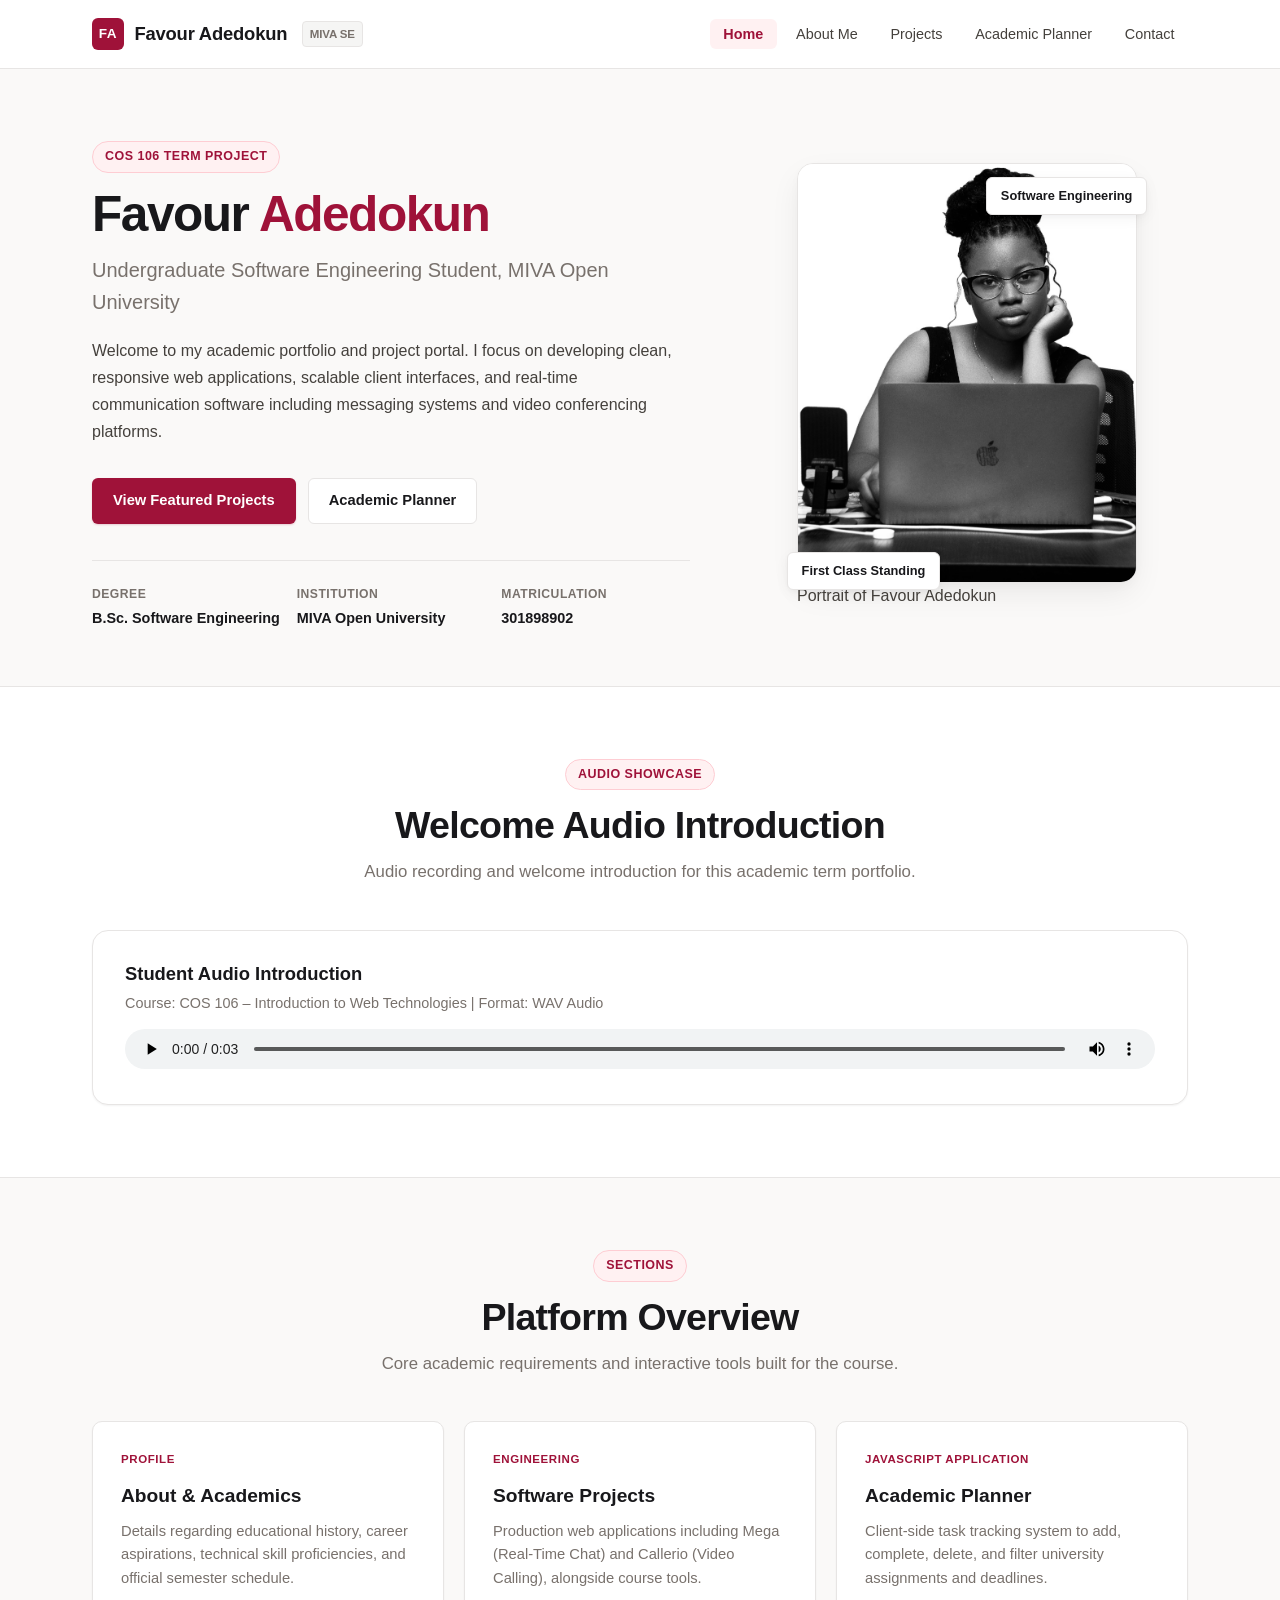
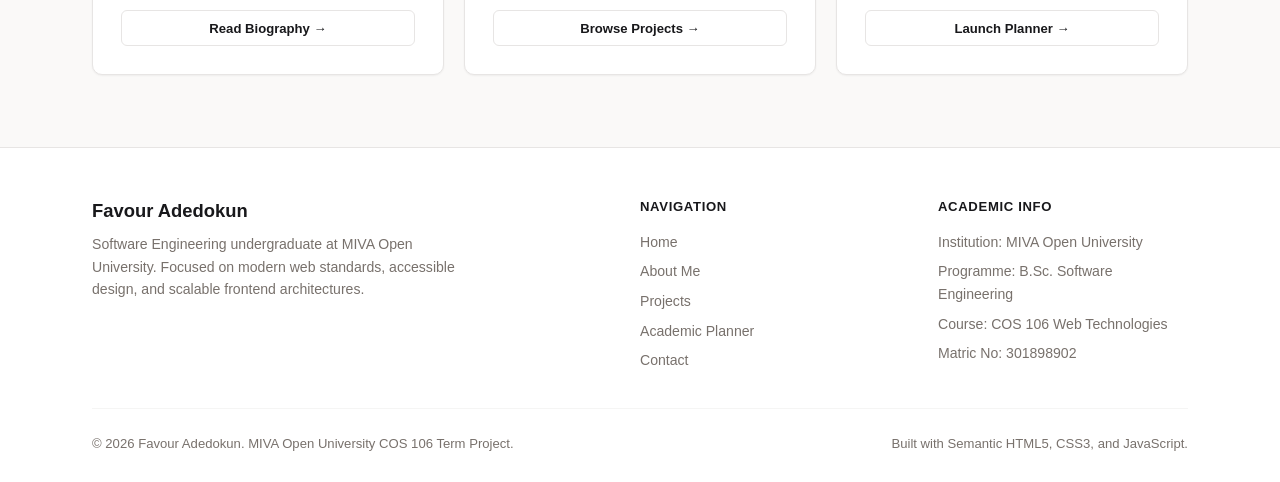
==== commit c4a31e7e: "Remove video presentation component; streamline multimedia to audio" ====
--- a/html/index.html
+++ b/html/index.html
@@ -153,30 +153,6 @@
           </article>
         </div>
 
-        <article class="video-showcase-card">
-          <header class="video-header">
-            <span class="badge">Video Presentation</span>
-            <h3>COS 106 Project Walkthrough</h3>
-          </header>
-          <div class="video-container">
-            <video 
-              class="portfolio-video" 
-              controls 
-              poster="../assets/images/video-poster.svg"
-              preload="none"
-            >
-              <source src="../assets/media/demo-video.mp4" type="video/mp4" />
-              <p>Your browser does not support the video tag.</p>
-            </video>
-          </div>
-          <footer class="video-caption-box">
-            <div>
-              <strong>Presentation Topic:</strong> Responsive Layout, Semantic Structure, and DOM Manipulation.
-            </div>
-            <a href="planner.html" class="btn btn-primary btn-sm">Open Academic Planner</a>
-          </footer>
-        </article>
-
       </div>
     </section>
   </main>
--- a/css/style.css
+++ b/css/style.css
@@ -506,49 +506,6 @@
   outline: none;
 }
 
-.video-showcase-card {
-  background: #ffffff;
-  border: 1px solid var(--border-main);
-  border-radius: var(--radius-lg);
-  overflow: hidden;
-  box-shadow: var(--shadow-sm);
-  margin-top: 2.5rem;
-}
-
-.video-header {
-  padding: 1.5rem 1.75rem 1rem;
-}
-
-.video-header h3 {
-  font-size: 1.3rem;
-  color: var(--text-main);
-  font-weight: 700;
-  margin-top: 0.4rem;
-}
-
-.video-container {
-  width: 100%;
-  background: #09090b;
-  position: relative;
-}
-
-.portfolio-video {
-  width: 100%;
-  max-height: 480px;
-  display: block;
-}
-
-.video-caption-box {
-  padding: 1.25rem 1.75rem;
-  background: #ffffff;
-  display: flex;
-  justify-content: space-between;
-  align-items: center;
-  border-top: 1px solid var(--border-light);
-  flex-wrap: wrap;
-  gap: 1rem;
-}
-
 .features-grid {
   display: grid;
   grid-template-columns: 1fr;
